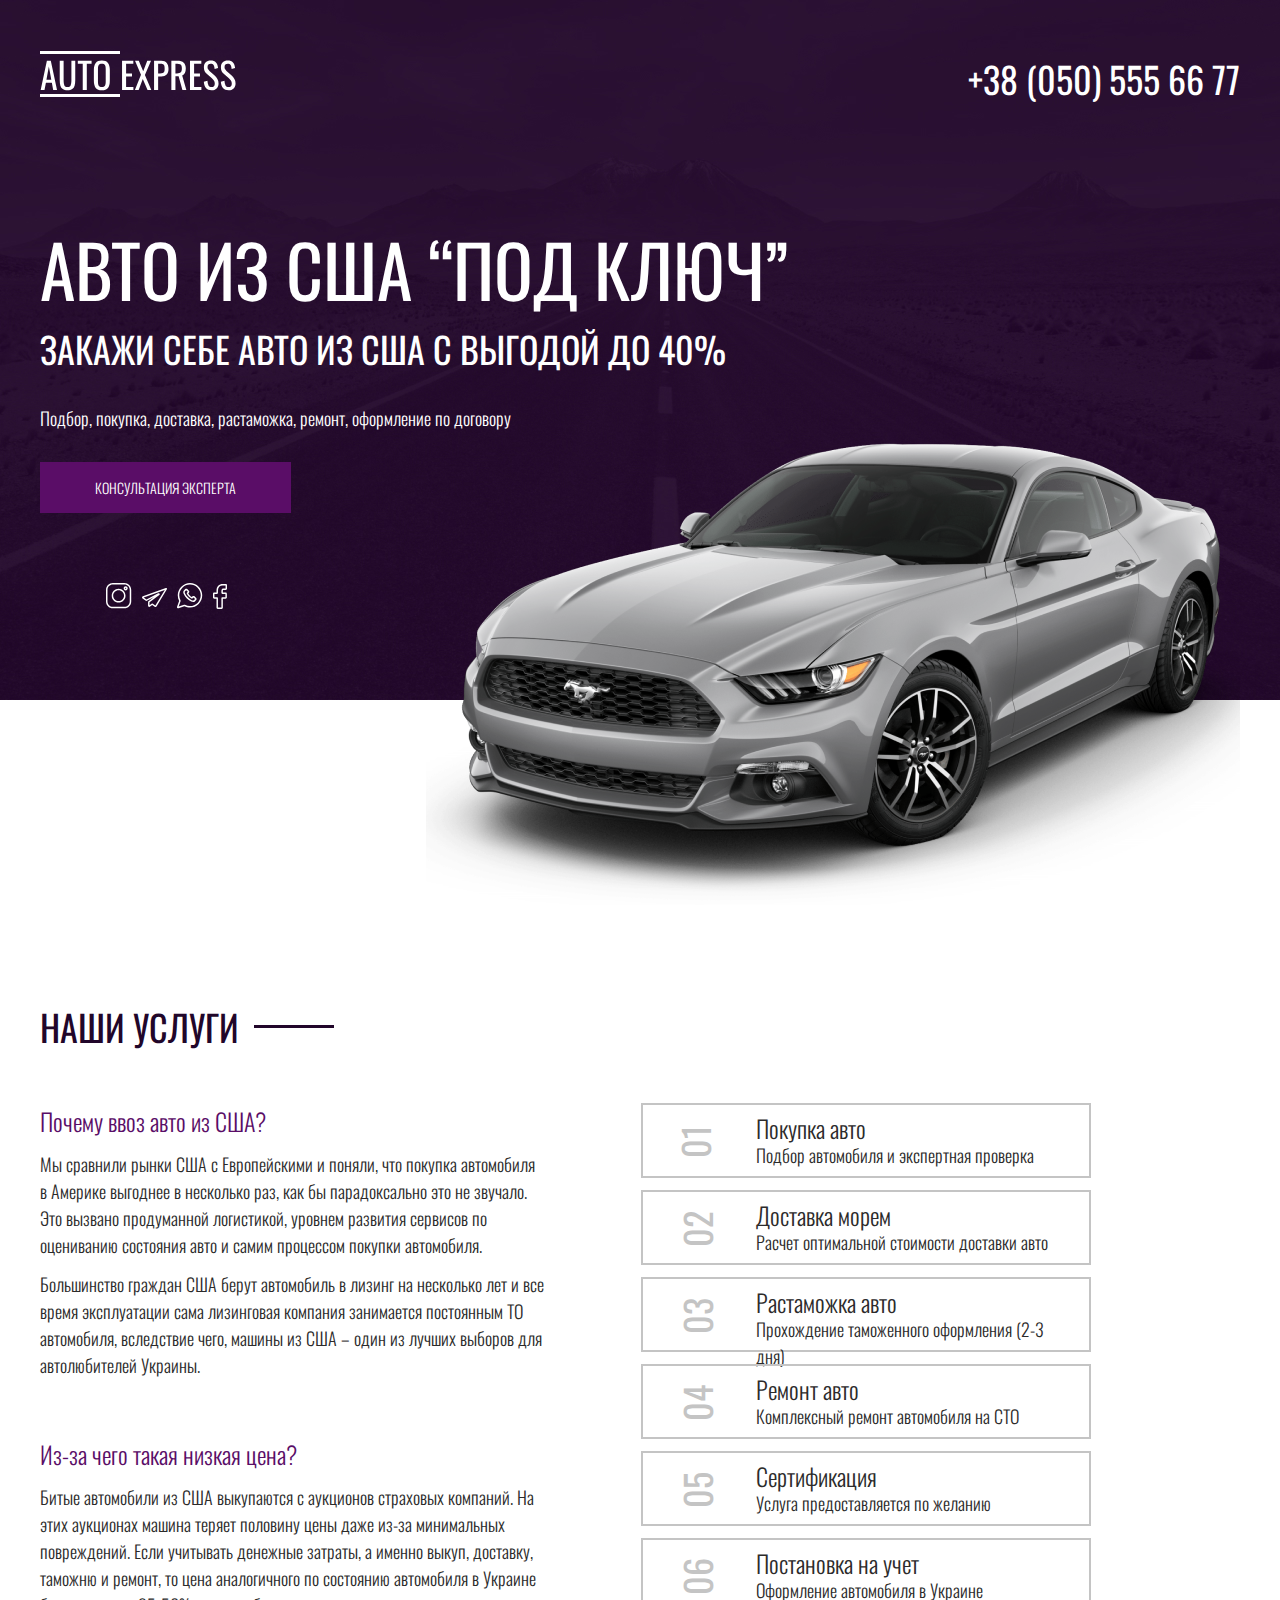
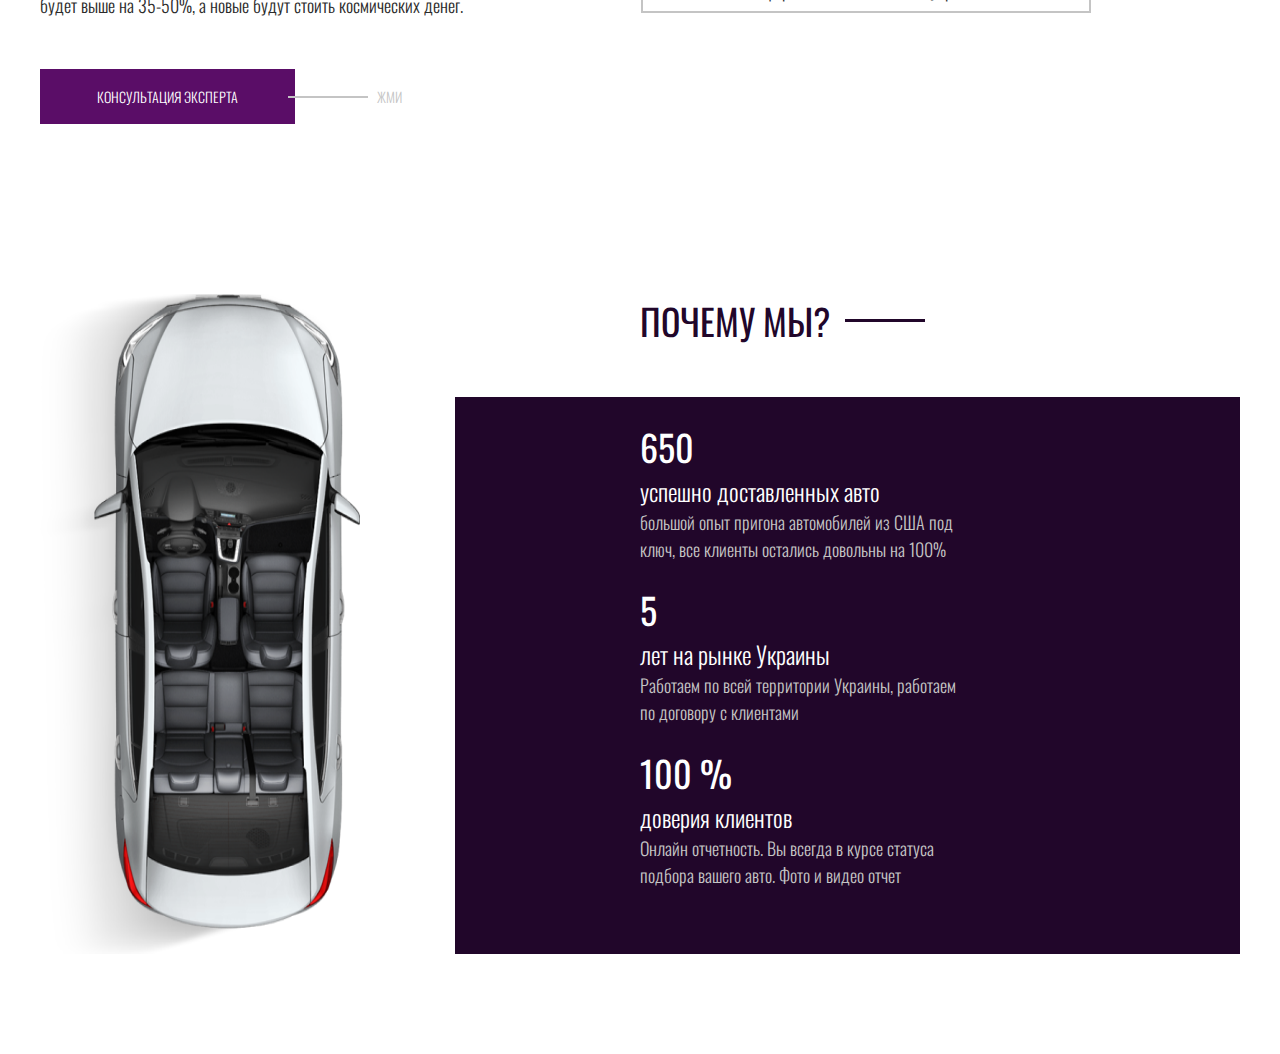
==== auto-usa/index.html @ 3fd9d811 "docs: finished Benefits section" ====
<!DOCTYPE html>
<html lang="ru">
<head>
    <meta charset="UTF-8">
    <meta http-equiv="X-UA-Compatible" content="IE=edge">
    <meta name="viewport" content="width=device-width, initial-scale=1.0">
    <title>Авто из США "под ключ | Auto Express"</title>

    <link rel="preconnect" href="https://fonts.googleapis.com">
    <link rel="preconnect" href="https://fonts.gstatic.com" crossorigin>
    <link href="https://fonts.googleapis.com/css2?family=Oswald:wght@300;400&family=PT+Serif:wght@400;700&family=Roboto:wght@400;500&display=swap" rel="stylesheet">
    <link rel="stylesheet" href="./css/style.css">
</head>
<body>
    <header class="header">
        <div class="container">
            <div class="header__top">
                <a class="header__link logo" href="#">
                    <img src="./img/logo.svg" alt="logo" class="logo__img">
                </a>
                <a class="header__link phone"  href="tel:+380505556677">+38 (050) 555 66 77</a>
            </div>

            <div class="header__content">
                <h1 class="header__title">авто из сша “под ключ”</h1>
                <h2 class="header__subtitle">ЗАКАЖИ СЕБЕ АВТО ИЗ США С ВЫГОДОЙ ДО 40%</h2>
                <p class="header__text">Подбор, покупка, доставка, растаможка, ремонт, оформление по договору</p>
                <a class="btn" href="#">КОНСУЛЬТАЦИЯ ЭКСПЕРТА</a>
                <div class="header__social">
                    <a href="" class="header__social-link">
                        <img class="header__social-img" src="./img/icon/instagram.svg" alt="insta">
                    </a>
                    <a href="" class="header__social-link">
                        <img class="header__social-img" src="./img/icon/telegram.svg" alt="tg">
                    </a>
                    <a href="" class="header__social-link">
                        <img class="header__social-img" src="./img/icon/whatsapp.svg" alt="whats">
                    </a>
                    <a href="" class="header__social-link">
                        <img class="header__social-img" src="./img/icon/facebook.svg" alt="fb">
                    </a>
                </div>
                <img class="header__image" src="./img/ford-mustang.png" alt="ford-mustang">
            </div>
        </div>
    </header>
    <main>
        <section class="services">
            <div class="container">
                <h2 class="title">Наши услуги</h2>
                <div class="services__inner">
                    <div class="services__content">
                        <div class="services__content-box">
                            <h6 class="services__content-title">Почему ввоз авто из США?</h6>
                            <div class="services__content-textbox">
                                <p class="services__content-text">Мы сравнили рынки США с Европейскими и поняли, что покупка автомобиля в Америке выгоднее в несколько раз, как бы парадоксально это не звучало. Это вызвано продуманной логистикой, уровнем развития сервисов по оцениванию состояния авто и самим процессом покупки автомобиля.</p>
                                <p class="services__content-text">Большинство граждан США берут автомобиль в лизинг на несколько лет и все время эксплуатации сама лизинговая компания занимается постоянным ТО автомобиля, вследствие чего, машины из США – один из лучших выборов для автолюбителей Украины.</p>
                            </div>
                        </div>
                        <div class="services__content-box">
                            <h6 class="services__content-title">Из-за чего такая низкая цена?</h6>
                            <div class="services__content-textbox">
                                <p class="services__content-text">Битые автомобили из США выкупаются с аукционов страховых компаний. На этих аукционах машина теряет половину цены даже из-за минимальных повреждений. Если учитывать денежные затраты, а именно выкуп, доставку, таможню и ремонт, то цена аналогичного по состоянию автомобиля в Украине будет выше на 35-50%, а новые будут стоить космических денег.</p>
                            </div>
                        </div>
                        <a class="btn btn--decor" href="#">КОНСУЛЬТАЦИЯ ЭКСПЕРТА</a>
                    </div>
                    <ol class="services__list">
                        <li class="services__item">
                            <p class="services__item-title">Покупка авто</p>
                            <p class="services__item-text">Подбор автомобиля и экспертная проверка</p>
                        </li>
                        <li class="services__item">
                            <p class="services__item-title">Доставка морем</p>
                            <p class="services__item-text">Расчет оптимальной стоимости доставки авто</p>
                        </li>
                        <li class="services__item">
                            <p class="services__item-title">Растаможка авто</p>
                            <p class="services__item-text">Прохождение таможенного оформления (2-3 дня)</p>
                        </li>
                        <li class="services__item">
                            <p class="services__item-title">Ремонт авто</p>
                            <p class="services__item-text">Комплексный ремонт автомобиля на  СТО</p>
                        </li>
                        <li class="services__item">
                            <p class="services__item-title">Сертификация</p>
                            <p class="services__item-text">Услуга предоставляется по желанию</p>
                        </li>
                        <li class="services__item">
                            <p class="services__item-title">Постановка на учет</p>
                            <p class="services__item-text">Оформление автомобиля в Украине</p>
                        </li>
                    </ol>
                </div>
            </div>
        </section>

        <section class="benefits">
            <div class="container">
                <div class="benefits__inner">
                    <img class="benefits__img" src="./img/interior.png" alt="car">
                    <div class="benefits__content">
                        <h2 class="title benefits-title">ПОЧЕМУ МЫ?</h2>
                        <ul class="benefits__list">
                            <li class="benefits__item">
                                <p class="benefits__item-num">650</p>
                                <p class="benefits__item-title">успешно доставленных авто</p>
                                <p class="benefits__item-text">большой опыт пригона автомобилей из США под ключ, все клиенты остались довольны на 100%</p>
                            </li>
                            <li class="benefits__item">
                                <p class="benefits__item-num">5</p>
                                <p class="benefits__item-title">лет на рынке Украины</p>
                                <p class="benefits__item-text">Работаем по всей территории Украины, работаем по договору с клиентами</p>
                            </li>
                            <li class="benefits__item">
                                <p class="benefits__item-num">100 %</p>
                                <p class="benefits__item-title">доверия клиентов</p>
                                <p class="benefits__item-text">Онлайн отчетность. Вы всегда в курсе статуса подбора вашего авто. Фото и видео отчет</p>
                            </li>
                        </ul>
                    </div>
                </div>
            </div>
        </section>
    </main>
</body>
</html>
---- auto-usa/css/style.css ----
html,
body,
div,
span,
applet,
object,
iframe,
h1,
h2,
h3,
h4,
h5,
h6,
p,
blockquote,
pre,
a,
abbr,
acronym,
address,
big,
cite,
code,
del,
dfn,
em,
img,
ins,
kbd,
q,
s,
samp,
small,
strike,
strong,
sub,
sup,
tt,
var,
b,
u,
i,
center,
dl,
dt,
dd,
ol,
ul,
li,
fieldset,
form,
label,
legend,
table,
caption,
tbody,
tfoot,
thead,
tr,
th,
td,
article,
aside,
canvas,
details,
embed,
figure,
figcaption,
footer,
header,
hgroup,
menu,
nav,
output,
ruby,
section,
summary,
time,
mark,
audio,
video {
    margin: 0;
    padding: 0;
    border: 0;
    font-size: 100%;
    font: inherit;
    vertical-align: baseline;
}

/* HTML5 display-role reset for older browsers */
article,
aside,
details,
figcaption,
figure,
footer,
header,
hgroup,
menu,
nav,
section {
    display: block;
}

body {
    line-height: 1;
}

ol,
ul {
    list-style: none;
}

blockquote,
q {
    quotes: none;
}

blockquote:before,
blockquote:after,
q:before,
q:after {
    content: '';
    content: none;
}

table {
    border-collapse: collapse;
    border-spacing: 0;
}












*,
*::after,
*::before {
    box-sizing: border-box;
}

body {
    font-family: 'Oswald', sans-serif;
    font-style: normal;
    font-weight: 300;
    font-size: 18px;
    line-height: 27px;
    color: #2C2B2B;
}

a {
    text-decoration: none;
    color: inherit;
    display: inline-block;
}

.container {
    max-width: 1220px;
    margin: 0 auto;
    padding: 0 10px;
}

.header {
    background: url(../img/header-bg.jpg) center center no-repeat;
    background-size: cover;
    min-height: 700px;
    color: white;
}

.header__top {
    padding: 47px 0 45px;
    display: flex;
    justify-content: space-between;
    align-items: center;
    font-size: 36px;
    font-weight: 400;
    line-height: 53px;
}

.header__content {
    position: relative;
}

.header__title {
    padding-top: 60px;
    font-weight: 400;
    font-size: 72px;
    line-height: 107px;
    text-transform: uppercase;
}

.header__subtitle {
    font-weight: 400;
    font-size: 36px;
    line-height: 53px;
}

.header__text {
    margin-top: 30px;
    margin-bottom: 30px;
    max-width: 800px;
}

.btn {
    font-size: 14px;
    line-height: 21px;
    text-transform: uppercase;

    background: #5A0D67;
    padding: 15px 55px;
    margin-bottom: 70px;
    transition: all .5s;
}

.btn:hover {
    background-color: #fff;
    color: #5A0D67;
}

.header__social {
    margin-left: 66px;
    display: flex;
    align-items: center;
    gap: 10px;
    margin-bottom: 20px;
    z-index: 10;
}

.header__image {
    position: absolute;
    right: 0;
    bottom: -290px;
}



/* ----------------------------- */




.services {
    padding-top: 300px;
}

.title {
    font-weight: 400;
    font-size: 36px;
    line-height: 53px;
    text-transform: uppercase;
    color: #21062A;
    margin-bottom: 50px;
    position: relative;
}

.title::after {
    content: '';
    width: 80px;
    height: 3px;
    background-color: #21062A;
    position: absolute;
    top: 25px;
    margin-left: 15px;
}

.services__inner {
    display: flex;
    gap: 96px;
    margin-bottom: 100px;
}

.services__content {
    width: 505px;
}

.services__content-title {
    font-size: 24px;
    line-height: 36px;
    color: #5A0D67;
    margin-bottom: 12px;
}

.services__content-textbox {
    margin-bottom: 57px;
}

.services__content-text {
    margin-bottom: 12px;
}

.btn--decor {
    margin-top: -7px;
    color: #fff;
    border: 2px solid #5A0D67;
    position: relative;
}

.btn--decor::after {
    position: absolute;
    content: 'ЖМИ';
    font-size: 14px;
    line-height: 21px;
    text-transform: uppercase;
    color: #C4C4C4;
    margin-left: 139px;
}

.btn--decor::before {
    position: absolute;
    content: '';
    width: 80px;
    height: 2px;
    top: 25px;
    right: -75px;
    background-color: #C4C4C4;
}

.services__list {
    counter-reset: myCounter;
}

.services__item {
    counter-increment: myCounter;
    margin-bottom: 12px;
    width: 450px;
    height: 75px;
    padding: 10px 15px 10px 113px;
    border: 2px solid #C4C4C4;
    position: relative;
    transition: all 0.5s;
}

.services__item:hover {
    width: 500px;
    border: 2px solid #5A0D67;
}

.services__item:hover .services__item-title,
.services__item:hover::before {
    color: #5A0D67;
}

.services__item::before {
    content: '0'counter(myCounter);
    position: absolute;
    transform: rotate(270deg);

    font-weight: 400;
    font-size: 36px;
    line-height: 53px;
    color: #C4C4C4;
    left: 35px;
    transition: all 0.5s;
}

.services__item-title {
    font-size: 24px;
    font-weight: 300;
}




/* ----------------------------- */





.benefits {
    margin-bottom: 100px;
}

.benefits__inner {
    display: flex;
    gap: 95px;
}

.benefits__content {
    width: 100%;
}

.benefits-title {
    margin-left: 185px;
}

.benefits__list {
    background-color: #21062A;
    color: #fff;
    padding-top: 23px;
    padding-bottom: 45px;
}

.benefits__item {
    margin-left: 185px;
    margin-bottom: 20px;
}

.benefits__item-num {
    font-weight: 400;
    font-size: 36px;
    line-height: 53px;
}

.benefits__item-title {
    font-weight: 300;
    font-size: 24px;
    line-height: 36px;
}

.benefits__item-text {
    max-width: 316px;
    color: #C4C4C4;
}





/* ----------------------------- */
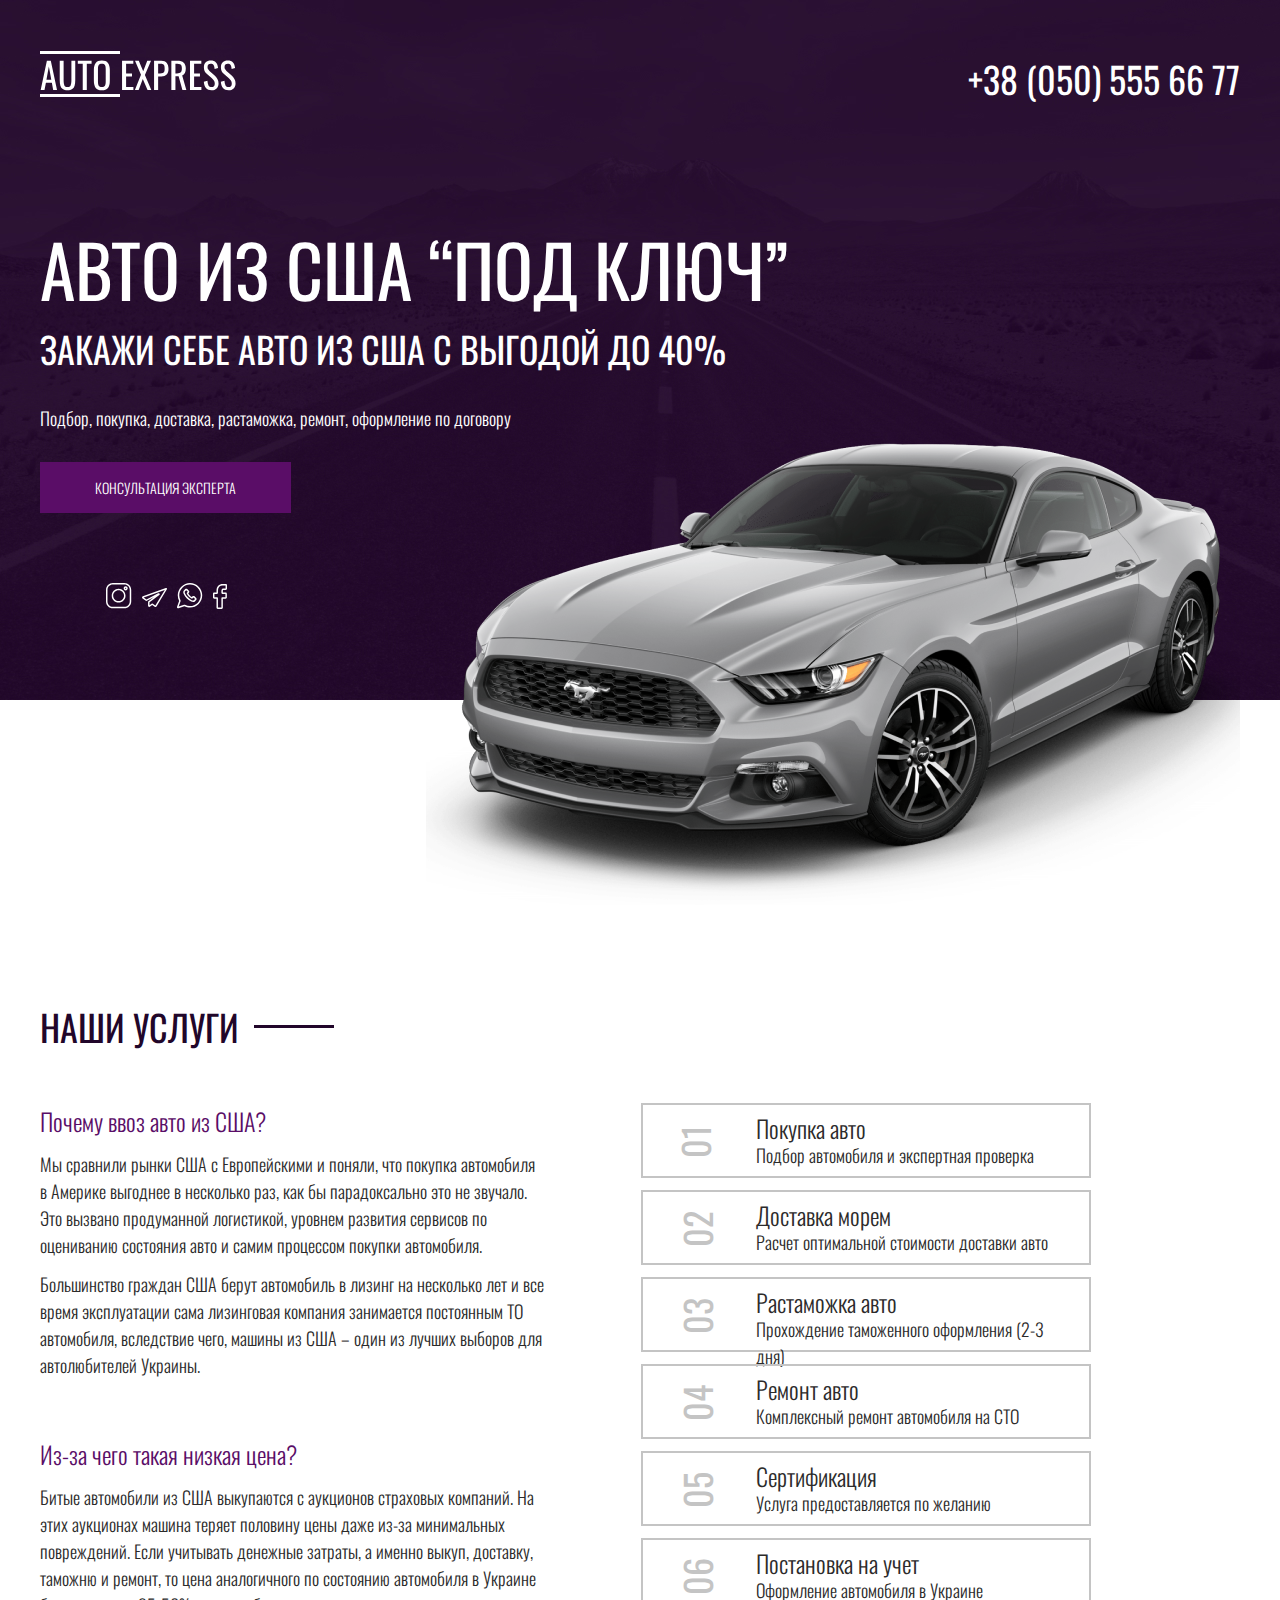
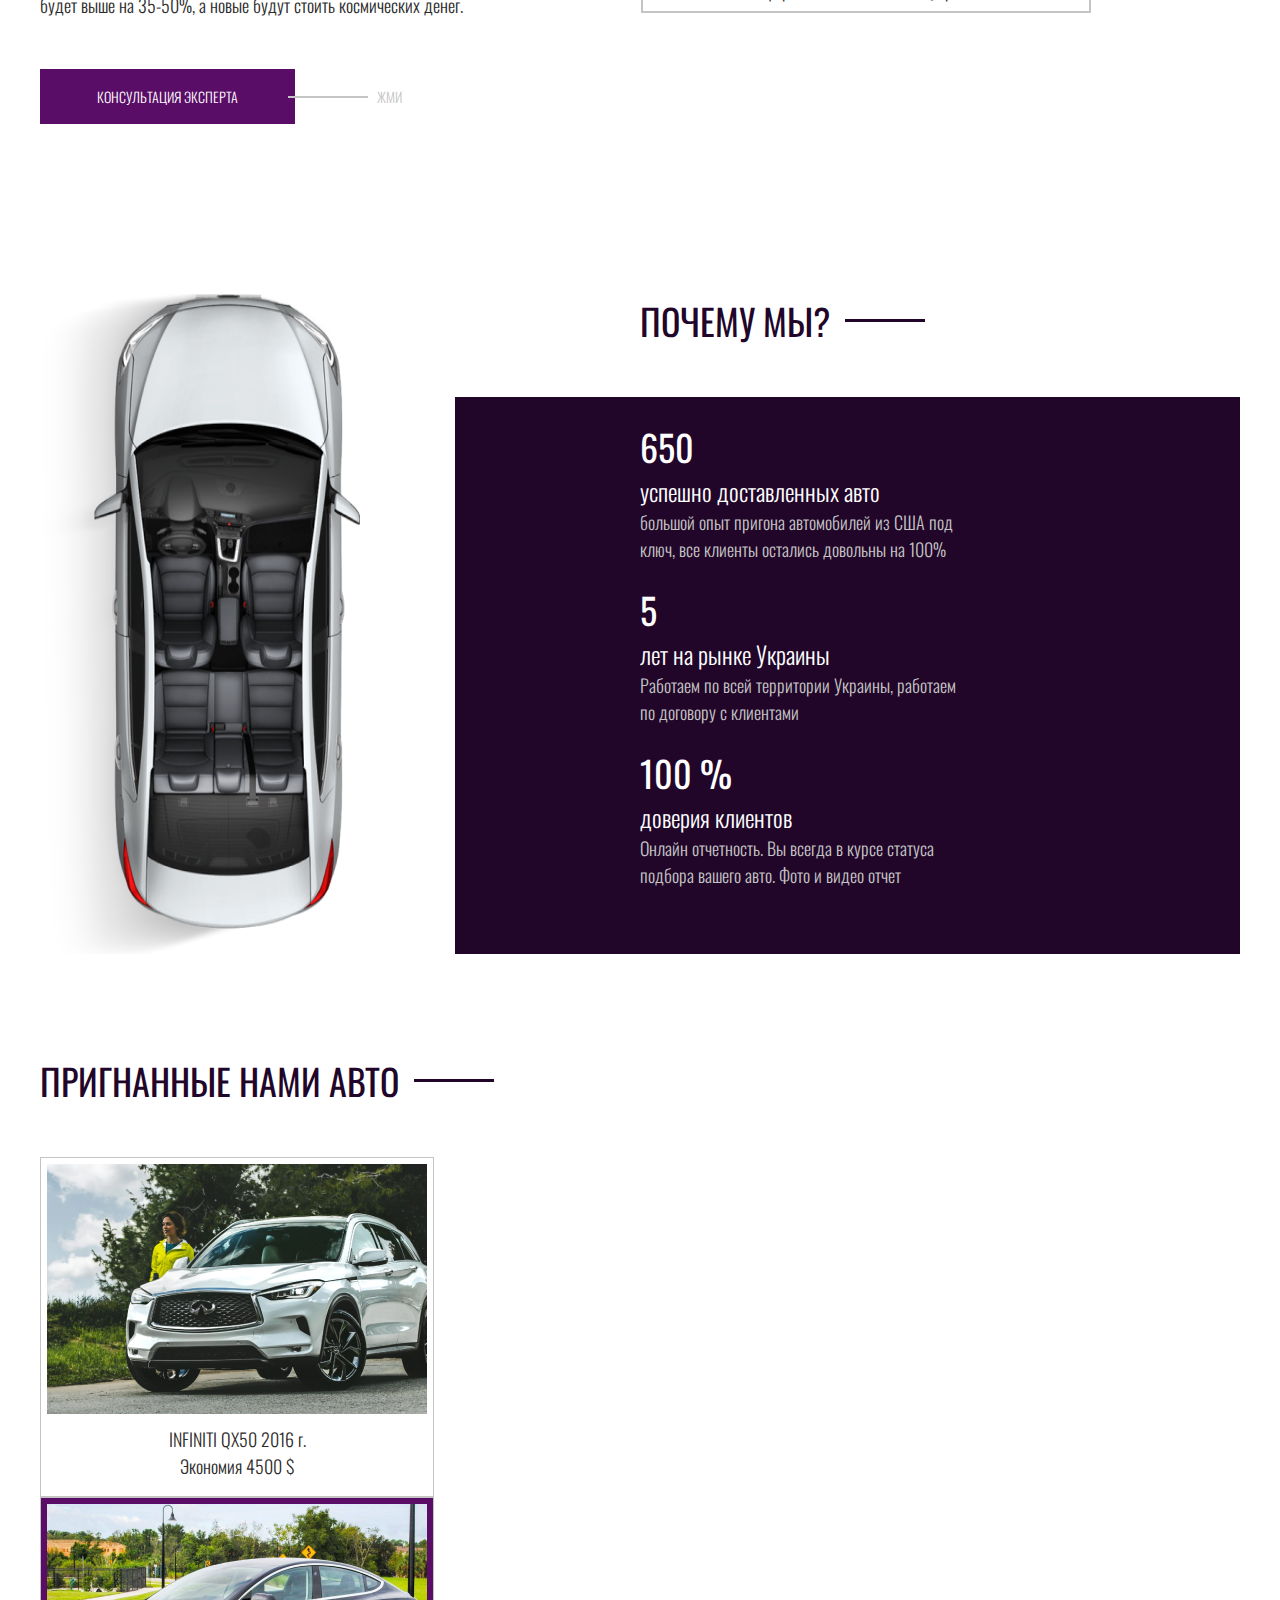
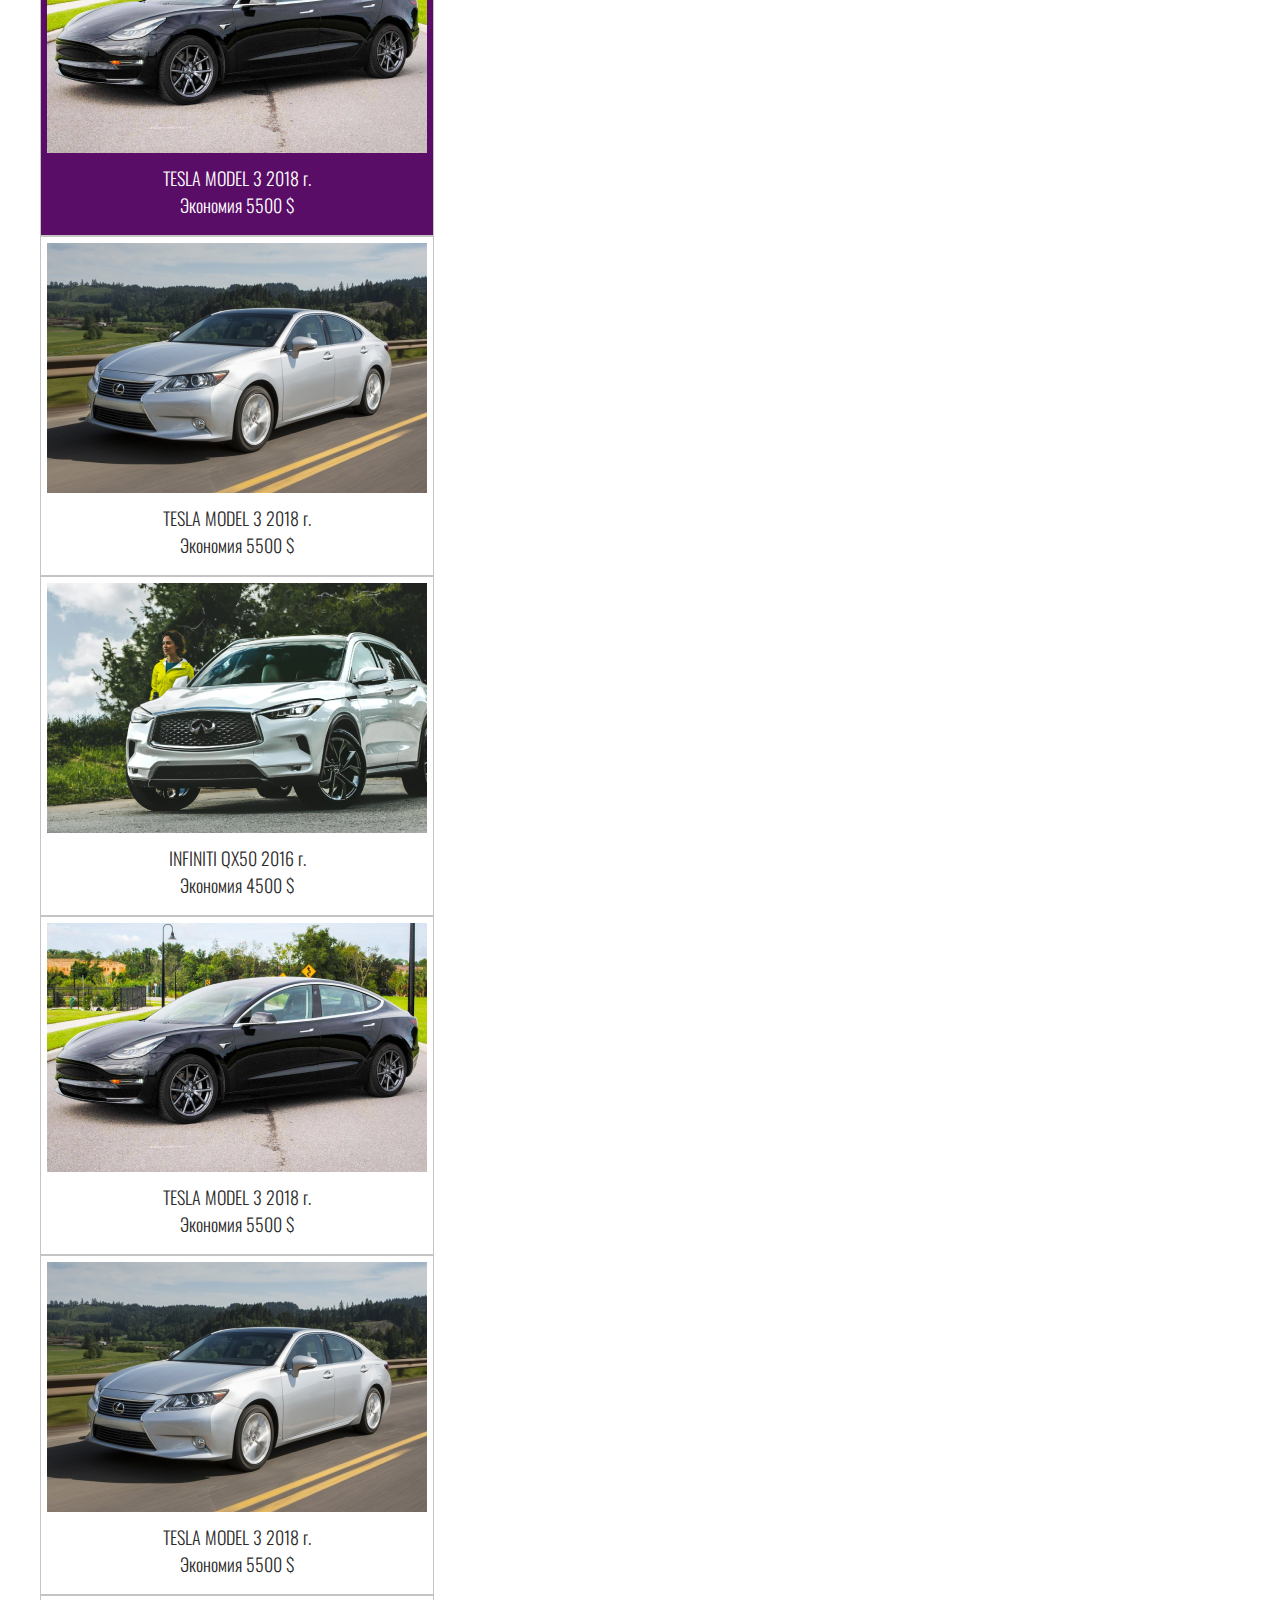
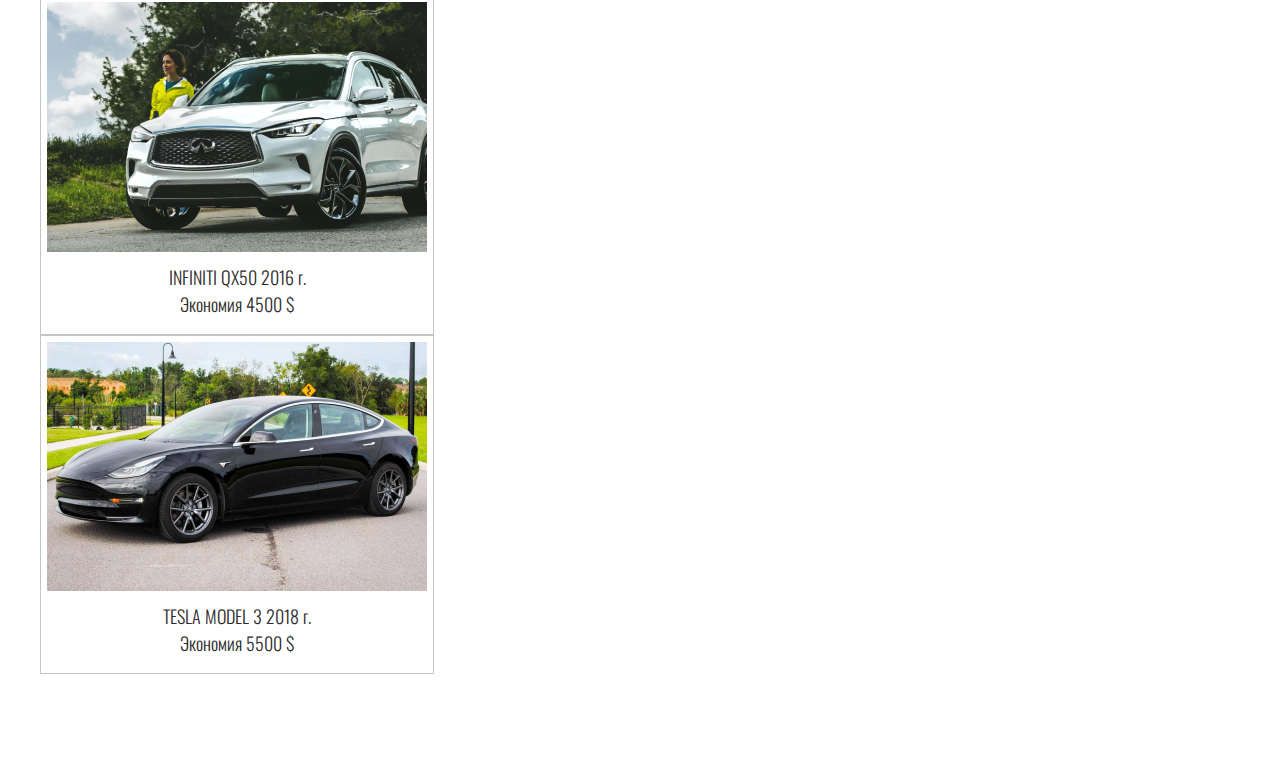
==== commit e15ec3f4: "docs: start working with slider" ====
--- a/auto-usa/index.html
+++ b/auto-usa/index.html
@@ -122,6 +122,89 @@
                 </div>
             </div>
         </section>
+
+        <section class="carousel">
+            <div class="container">
+                <h2 class="title">ПРИГНАННЫЕ НАМИ АВТО</h2>
+
+                <div class="carousel__inner">
+                    <div class="carousel__item" id="auto-8">
+                        <div class="carousel__item-box">
+                            <img class="carousel__item-img" src="./img/carousel/1.jpg" alt="auto-1">
+                            <h4 class="carousel__item-titl">INFINITI QX50 2016 г.</h4>
+                            <p class="carousel__item-price">Экономия 4500 $</p>
+                        </div>
+                    </div>
+
+                    <div class="carousel__item active" id="auto-1">
+                        <div class="carousel__item-box">
+                            <img class="carousel__item-img" src="./img/carousel/2.jpg" alt="auto-2">
+                            <h4 class="carousel__item-titl"> TESLA MODEL 3 2018 г.</h4>
+                            <p class="carousel__item-price">Экономия 5500 $</p>
+                        </div>
+                    </div>
+
+                    <div class="carousel__item" id="auto-2">
+                        <div class="carousel__item-box">
+                            <img class="carousel__item-img" src="./img/carousel/3.jpg" alt="auto-3">
+                            <h4 class="carousel__item-titl"> TESLA MODEL 3 2018 г.</h4>
+                            <p class="carousel__item-price">Экономия 5500 $</p>
+                        </div>
+                    </div>
+
+                    <div class="carousel__item" id="auto-3">
+                        <div class="carousel__item-box">
+                            <img class="carousel__item-img" src="./img/carousel/1.jpg" alt="auto-1">
+                            <h4 class="carousel__item-titl">INFINITI QX50 2016 г.</h4>
+                            <p class="carousel__item-price">Экономия 4500 $</p>
+                        </div>
+                    </div>
+
+                    <div class="carousel__item" id="auto-4">
+                        <div class="carousel__item-box">
+                            <img class="carousel__item-img" src="./img/carousel/2.jpg" alt="auto-2">
+                            <h4 class="carousel__item-titl"> TESLA MODEL 3 2018 г.</h4>
+                            <p class="carousel__item-price">Экономия 5500 $</p>
+                        </div>
+                    </div>
+
+                    <div class="carousel__item" id="auto-5">
+                        <div class="carousel__item-box">
+                            <img class="carousel__item-img" src="./img/carousel/3.jpg" alt="auto-3">
+                            <h4 class="carousel__item-titl"> TESLA MODEL 3 2018 г.</h4>
+                            <p class="carousel__item-price">Экономия 5500 $</p>
+                        </div>
+                    </div>
+
+                    <div class="carousel__item" id="auto-6">
+                        <div class="carousel__item-box">
+                            <img class="carousel__item-img" src="./img/carousel/1.jpg" alt="auto-1">
+                            <h4 class="carousel__item-titl">INFINITI QX50 2016 г.</h4>
+                            <p class="carousel__item-price">Экономия 4500 $</p>
+                        </div>
+                    </div>
+
+                    <div class="carousel__item" id="auto-7">
+                        <div class="carousel__item-box">
+                            <img class="carousel__item-img" src="./img/carousel/2.jpg" alt="auto-2">
+                            <h4 class="carousel__item-titl"> TESLA MODEL 3 2018 г.</h4>
+                            <p class="carousel__item-price">Экономия 5500 $</p>
+                        </div>
+                    </div>
+
+                </div>
+
+                <!-- <div class="carousel__controls">
+                    <button class="carousel__dots active-dot" id="dot-1"></button>
+                    <button class="carousel__dots" id="dot-2"></button>
+                    <button class="carousel__dots" id="dot-3"></button>
+                    <button class="carousel__dots" id="dot-4"></button>
+                    <button class="carousel__dots" id="dot-5"></button>
+                    <button class="carousel__dots" id="dot-6"></button>
+                </div> -->
+            </div>
+        </section>
     </main>
+<script src="./js/script.js"></script>
 </body>
 </html>--- a/auto-usa/css/style.css
+++ b/auto-usa/css/style.css
@@ -348,7 +348,7 @@
 }
 
 .services__item::before {
-    content: '0'counter(myCounter);
+    content: '0' counter(myCounter);
     position: absolute;
     transform: rotate(270deg);
 
@@ -429,3 +429,45 @@
 
 
 
+.carousel {
+    margin-bottom: 100px;
+}
+
+/* .carousel__inner {
+    overflow-x: hidden;
+    display: flex;
+    gap: 9px;
+} */
+
+.carousel__item {
+    border: 1px solid #C4C4C4;
+    text-align: center;
+    width: fit-content;
+    padding-bottom: 16px;
+}
+
+.active {
+    background-color: #5A0D67;
+    color: #fff;
+}
+
+.carousel__item-img {
+    padding: 6px;
+}
+
+/* .carousel__controls {
+    text-align: center;
+}
+
+.carousel__dots {
+    border-radius: 0;
+    border: none;
+    width: 50px;
+    height: 5px;
+    margin: 0 7px;
+    cursor: pointer;
+}
+
+.active-dot {
+    background-color: #5A0D67;
+} */
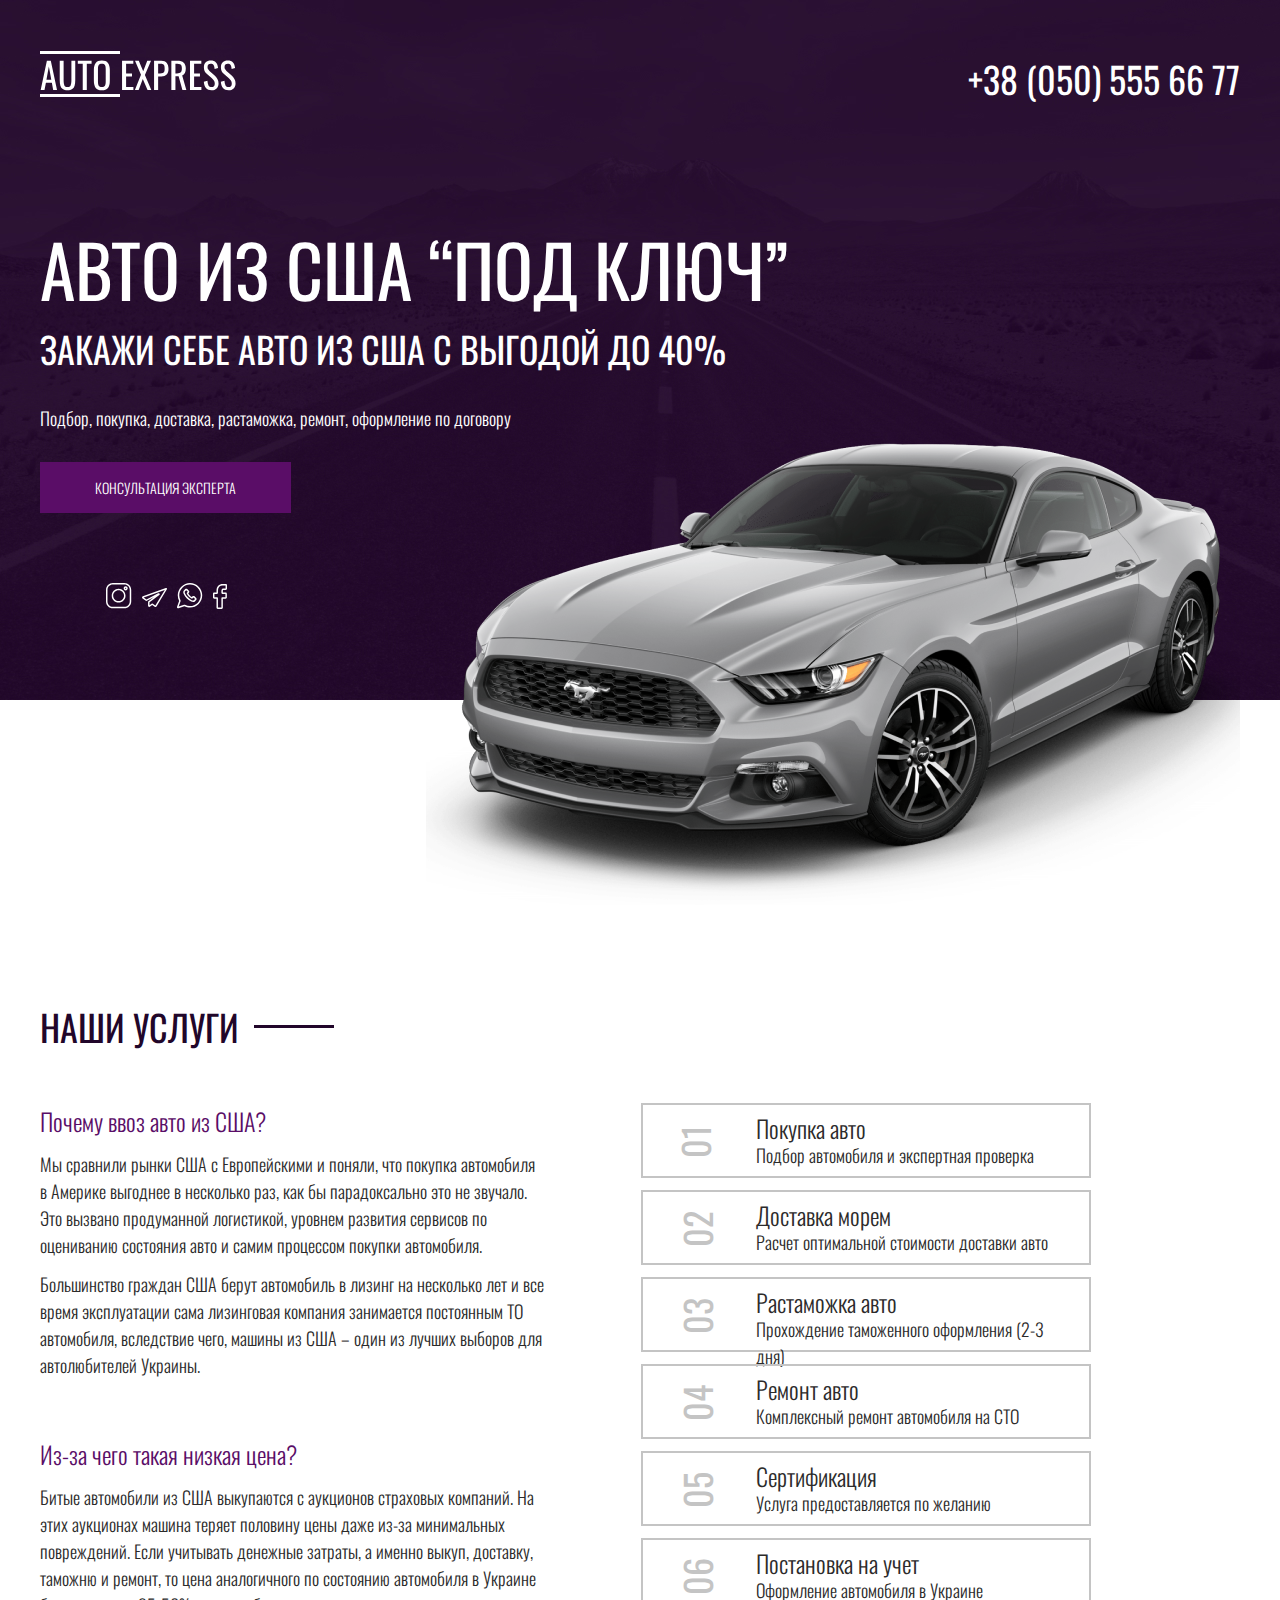
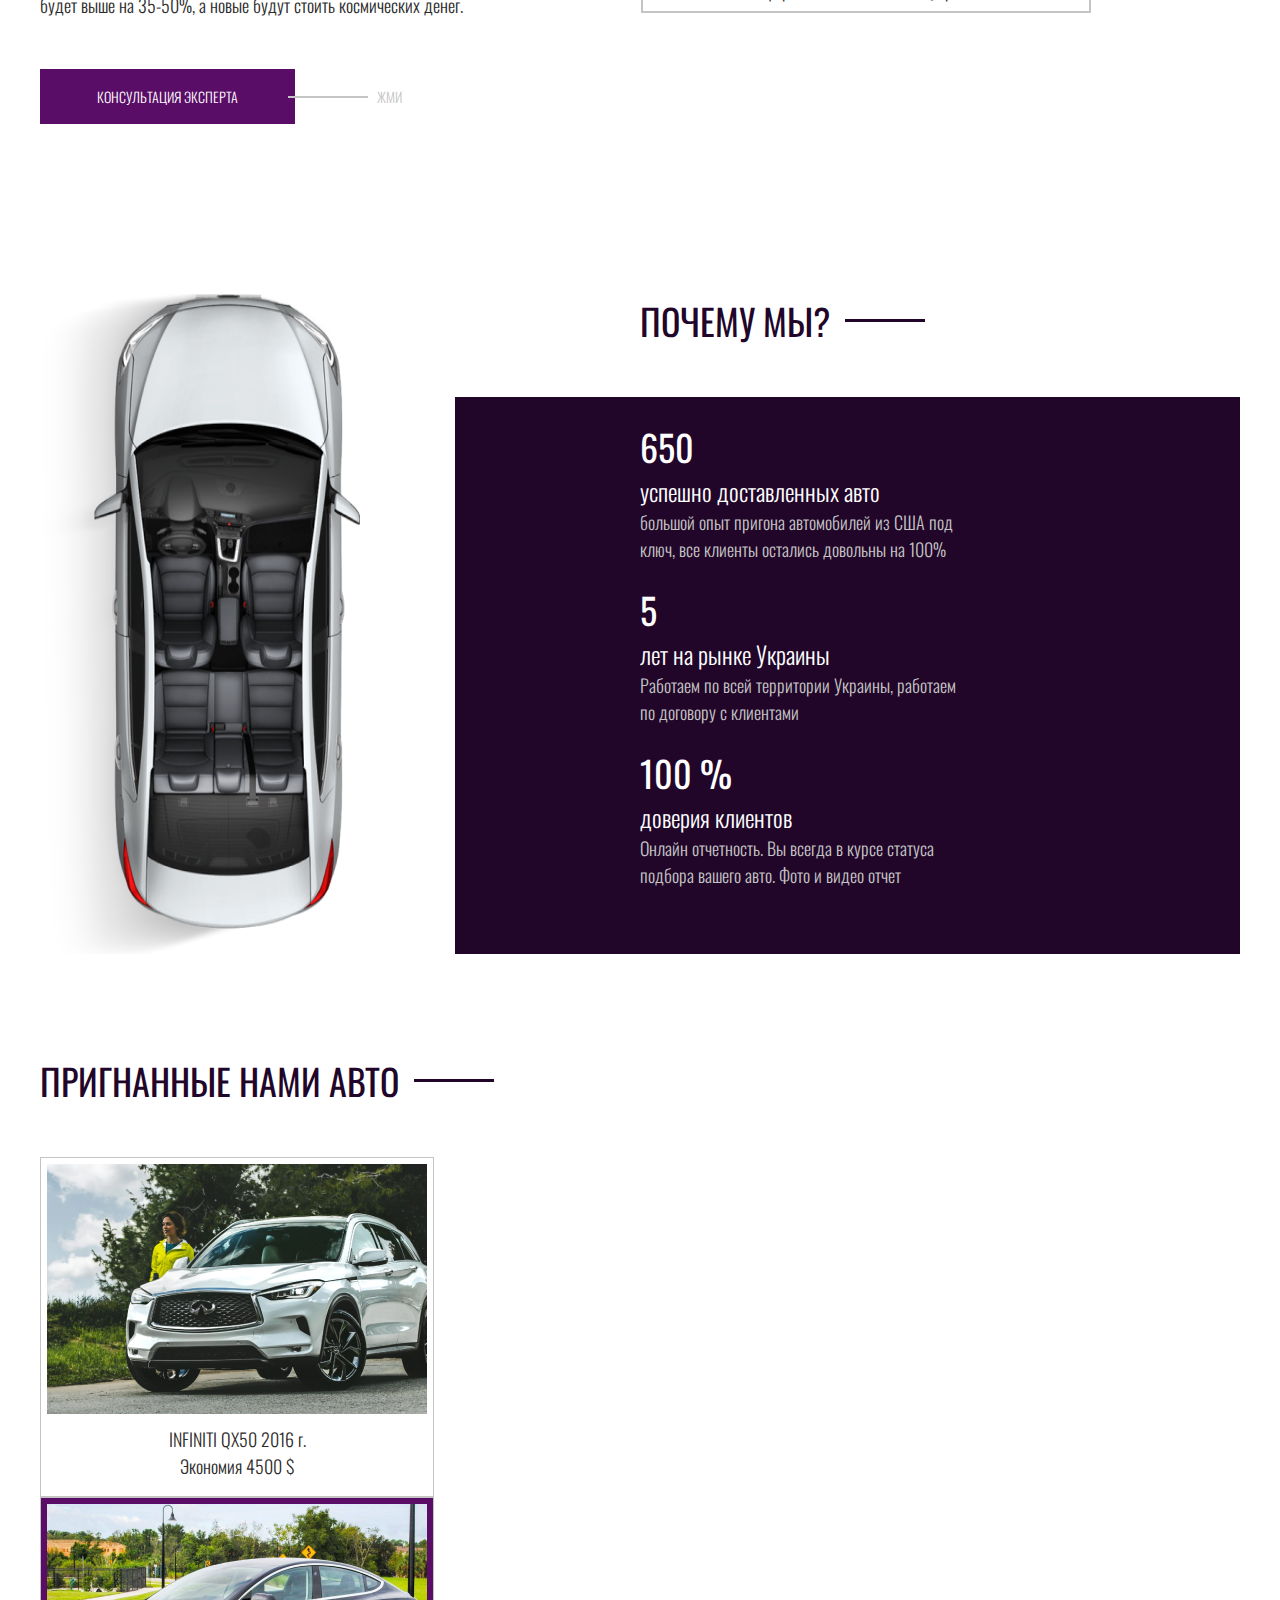
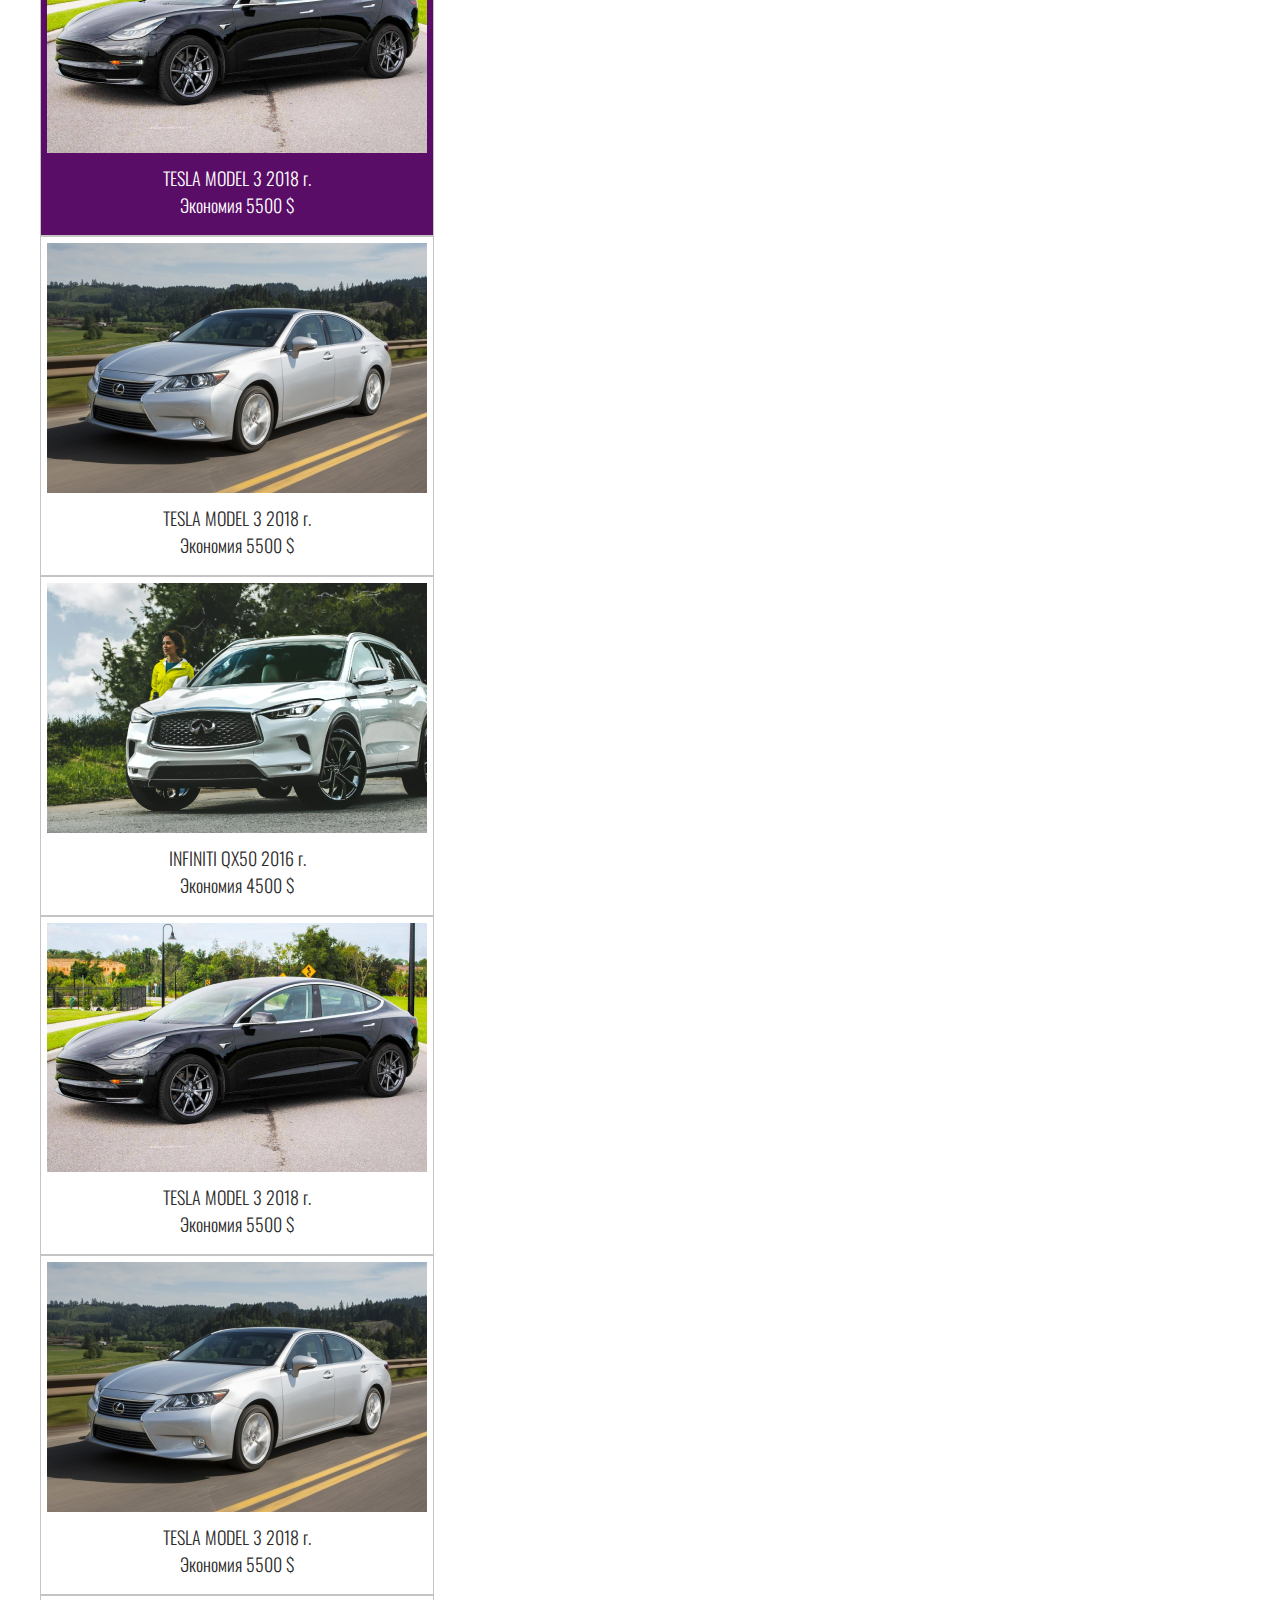
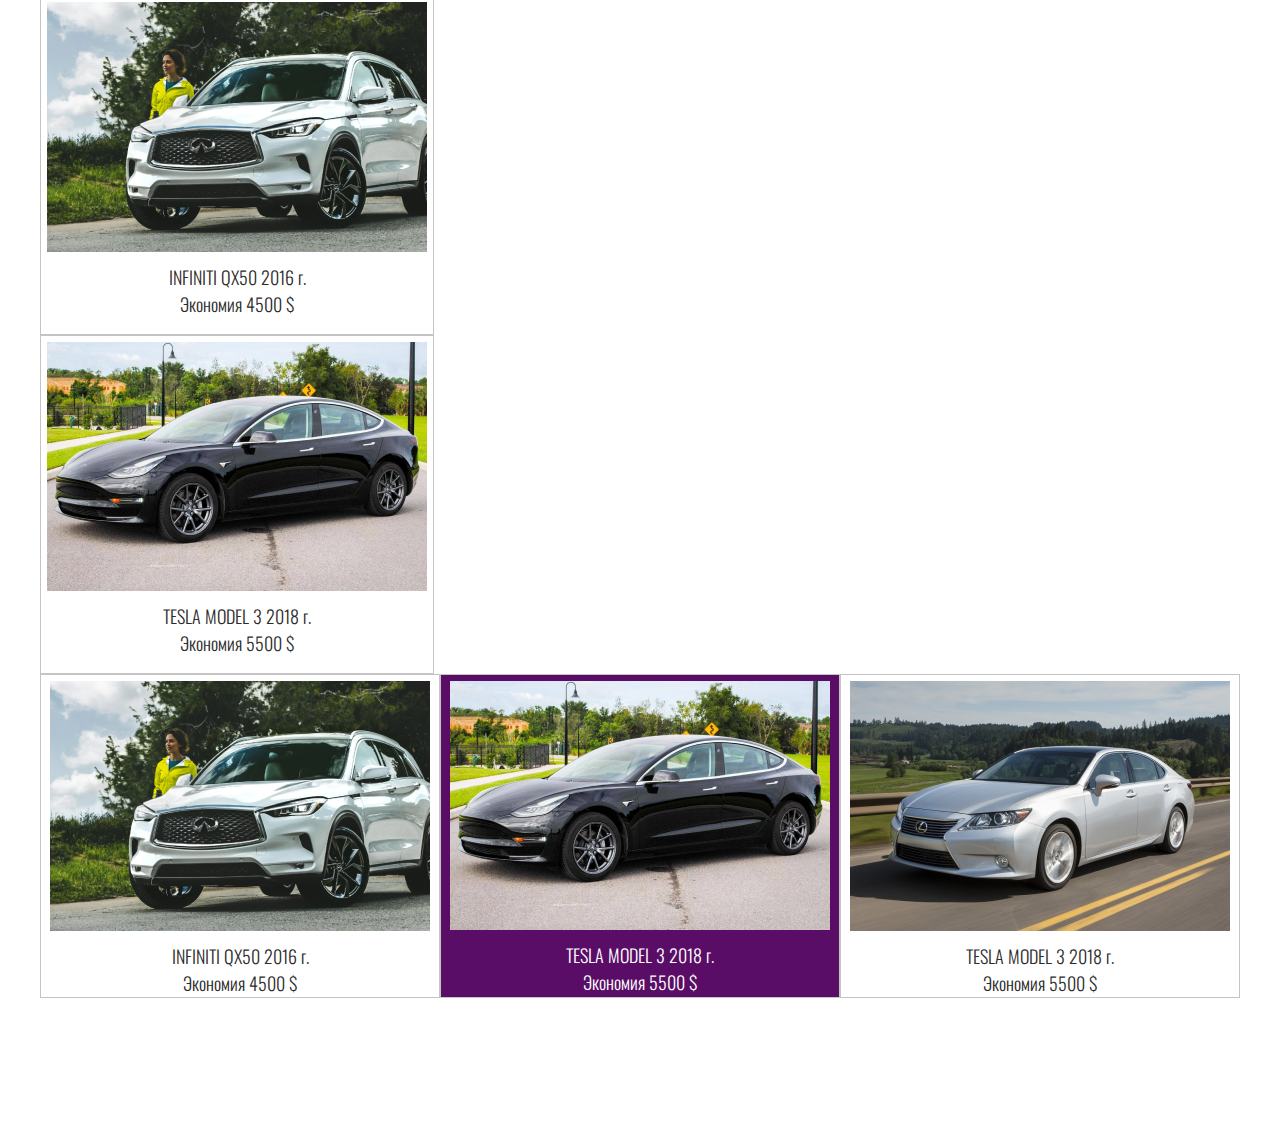
==== commit d4ab4707: "docs: released slider functionality" ====
--- a/auto-usa/index.html
+++ b/auto-usa/index.html
@@ -9,6 +9,11 @@
     <link rel="preconnect" href="https://fonts.googleapis.com">
     <link rel="preconnect" href="https://fonts.gstatic.com" crossorigin>
     <link href="https://fonts.googleapis.com/css2?family=Oswald:wght@300;400&family=PT+Serif:wght@400;700&family=Roboto:wght@400;500&display=swap" rel="stylesheet">
+
+    <link rel="stylesheet" href="./css/chief-slider.css">
+    <script defer src="./js/chief-slider.js"></script>
+    <script src="./js/script.js"></script>
+
     <link rel="stylesheet" href="./css/style.css">
 </head>
 <body>
@@ -202,9 +207,57 @@
                     <button class="carousel__dots" id="dot-5"></button>
                     <button class="carousel__dots" id="dot-6"></button>
                 </div> -->
+
+                <div class="slider">
+                    <div class="slider__wrapper">
+                      <div class="slider__items">
+                        <div class="slider__item">
+                          <!-- Контент 1 слайда -->
+                            <img class="carousel__item-img" src="./img/carousel/1.jpg" alt="auto-1">
+                            <h4 class="carousel__item-titl">INFINITI QX50 2016 г.</h4>
+                            <p class="carousel__item-price">Экономия 4500 $</p>
+                        </div>
+                        <div class="slider__item">
+                          <!-- Контент 2 слайда -->
+                            <img class="carousel__item-img" src="./img/carousel/2.jpg" alt="auto-2">
+                            <h4 class="carousel__item-titl"> TESLA MODEL 3 2018 г.</h4>
+                            <p class="carousel__item-price">Экономия 5500 $</p>
+                        </div>
+                        <div class="slider__item">
+                          <!-- Контент 3 слайда -->
+                            <img class="carousel__item-img" src="./img/carousel/3.jpg" alt="auto-3">
+                            <h4 class="carousel__item-titl"> TESLA MODEL 3 2018 г.</h4>
+                            <p class="carousel__item-price">Экономия 5500 $</p>
+                        </div>
+                        <div class="slider__item">
+                          <!-- Контент 4 слайда -->
+                            <img class="carousel__item-img" src="./img/carousel/1.jpg" alt="auto-1">
+                            <h4 class="carousel__item-titl">INFINITI QX50 2016 г.</h4>
+                            <p class="carousel__item-price">Экономия 4500 $</p>
+                        </div>
+                        <div class="slider__item">
+                          <!-- Контент 5 слайда -->
+                            <img class="carousel__item-img" src="./img/carousel/2.jpg" alt="auto-2">
+                            <h4 class="carousel__item-titl"> TESLA MODEL 3 2018 г.</h4>
+                            <p class="carousel__item-price">Экономия 5500 $</p>
+                        </div>
+                      </div>
+                    </div>
+                    <a href="#" class="slider__control_hide" data-slide="prev"></a>
+                    <a href="#" class="slider__control_hide" data-slide="next"></a>
+                    <ol class="slider__indicators">
+                      <li data-slide-to="0"></li>
+                      <li data-slide-to="1"></li>
+                      <li data-slide-to="2"></li>
+                      <li data-slide-to="3"></li>
+                      <li data-slide-to="4"></li>
+                    </ol>
+                  </div>
+
             </div>
         </section>
     </main>
-<script src="./js/script.js"></script>
+<!-- <script src="./js/script.js"></script>
+<script defer src="/assets/js/chief-slider.js"></script> -->
 </body>
 </html>--- a/auto-usa/css/chief-slider.css
+++ b/auto-usa/css/chief-slider.css
@@ -0,0 +1,128 @@
+/*!
+* chiefSlider
+*   site: https://itchief.ru/javascript/slider
+*   github: https://github.com/itchief/ui-components
+*
+* Copyright 2018-2021 Alexander Maltsev
+* Licensed under MIT (https://github.com/itchief/ui-components/blob/master/LICENSE)
+*/
+
+.slider {
+  position: relative;
+}
+
+.slider__container {
+  overflow: hidden;
+}
+
+.slider__wrapper {
+  overflow: hidden;
+}
+
+.slider__items {
+  display: flex;
+  transition: transform 0.5s ease;
+}
+
+.slider_disable-transition {
+  transition: none;
+}
+
+.slider__item {
+  flex: 0 0 33.333333%;
+  max-width: 33.333333%;
+  user-select: none;
+
+  border: 1px solid #C4C4C4;
+  text-align: center;
+}
+
+/* кнопки влево и вправо */
+
+/* .slider__control {
+  position: absolute;
+  top: 50%;
+  display: flex;
+  align-items: center;
+  justify-content: center;
+  width: 40px;
+  color: #fff;
+  text-align: center;
+  height: 50px;
+  transform: translateY(-50%);
+  background: rgba(0, 0, 0, 0.2);
+}
+
+.slider__control_hide {
+  display: none;
+}
+
+.slider__control[data-slide='prev'] {
+  left: 0;
+}
+
+.slider__control[data-slide='next'] {
+  right: 0;
+}
+
+.slider__control:hover,
+.slider__control:focus {
+  color: #fff;
+  text-decoration: none;
+  outline: 0;
+  background: rgba(0, 0, 0, 0.3);
+}
+
+.slider__control::before {
+  content: '';
+  display: inline-block;
+  width: 20px;
+  height: 20px;
+  background: transparent no-repeat center center;
+  background-size: 100% 100%;
+}
+
+.slider__control[data-slide='prev']::before {
+  background-image: url("data:image/svg+xml;charset=utf8,%3Csvg xmlns='http://www.w3.org/2000/svg' fill='%23fff' viewBox='0 0 8 8'%3E%3Cpath d='M5.25 0l-4 4 4 4 1.5-1.5-2.5-2.5 2.5-2.5-1.5-1.5z'/%3E%3C/svg%3E");
+}
+
+.slider__control[data-slide='next']::before {
+  background-image: url("data:image/svg+xml;charset=utf8,%3Csvg xmlns='http://www.w3.org/2000/svg' fill='%23fff' viewBox='0 0 8 8'%3E%3Cpath d='M2.75 0l-1.5 1.5 2.5 2.5-2.5 2.5 1.5 1.5 4-4-4-4z'/%3E%3C/svg%3E");
+} */
+
+/* индикаторы */
+
+.slider__indicators {
+  position: absolute;
+  right: 0;
+  bottom: 0;
+  left: 0;
+  z-index: 15;
+  display: flex;
+  justify-content: center;
+  padding-left: 0;
+  margin-right: 15%;
+  margin-left: 15%;
+  list-style: none;
+  margin-top: 0;
+  margin-bottom: 0;
+}
+
+.slider__indicators li {
+  box-sizing: content-box;
+  flex: 0 1 auto;
+  width: 30px;
+  height: 5px;
+  margin-right: 3px;
+  margin-left: 3px;
+  text-indent: -999px;
+  cursor: pointer;
+  background-color: rgba(255, 255, 255, 0.5);
+  background-clip: padding-box;
+  border-top: 15px solid transparent;
+  border-bottom: 15px solid transparent;
+}
+
+.slider__indicators li.active {
+  background-color: rgba(255, 255, 255, 0.9);
+}
--- a/auto-usa/css/style.css
+++ b/auto-usa/css/style.css
@@ -451,6 +451,11 @@
     color: #fff;
 }
 
+.slider-center {
+    background-color: #5A0D67;
+    color: #fff;
+}
+
 .carousel__item-img {
     padding: 6px;
 }
@@ -471,3 +476,34 @@
 .active-dot {
     background-color: #5A0D67;
 } */
+
+/* .slider__item {
+    flex: 0 0 50%;
+    max-width: 50%;
+    height: 250px;
+    display: flex;
+    justify-content: center;
+    align-items: center;
+    color: rgba(255, 255, 255, 0.8);
+    font-size: 7rem;
+}
+
+.slider__item:nth-child(1) {
+    background-color: #f44336;
+}
+
+.slider__item:nth-child(2) {
+    background-color: #9c27b0;
+}
+
+.slider__item:nth-child(3) {
+    background-color: #3f51b5;
+}
+
+.slider__item:nth-child(4) {
+    background-color: #03a9f4;
+}
+
+.slider__item:nth-child(5) {
+    background-color: #4caf50;
+} */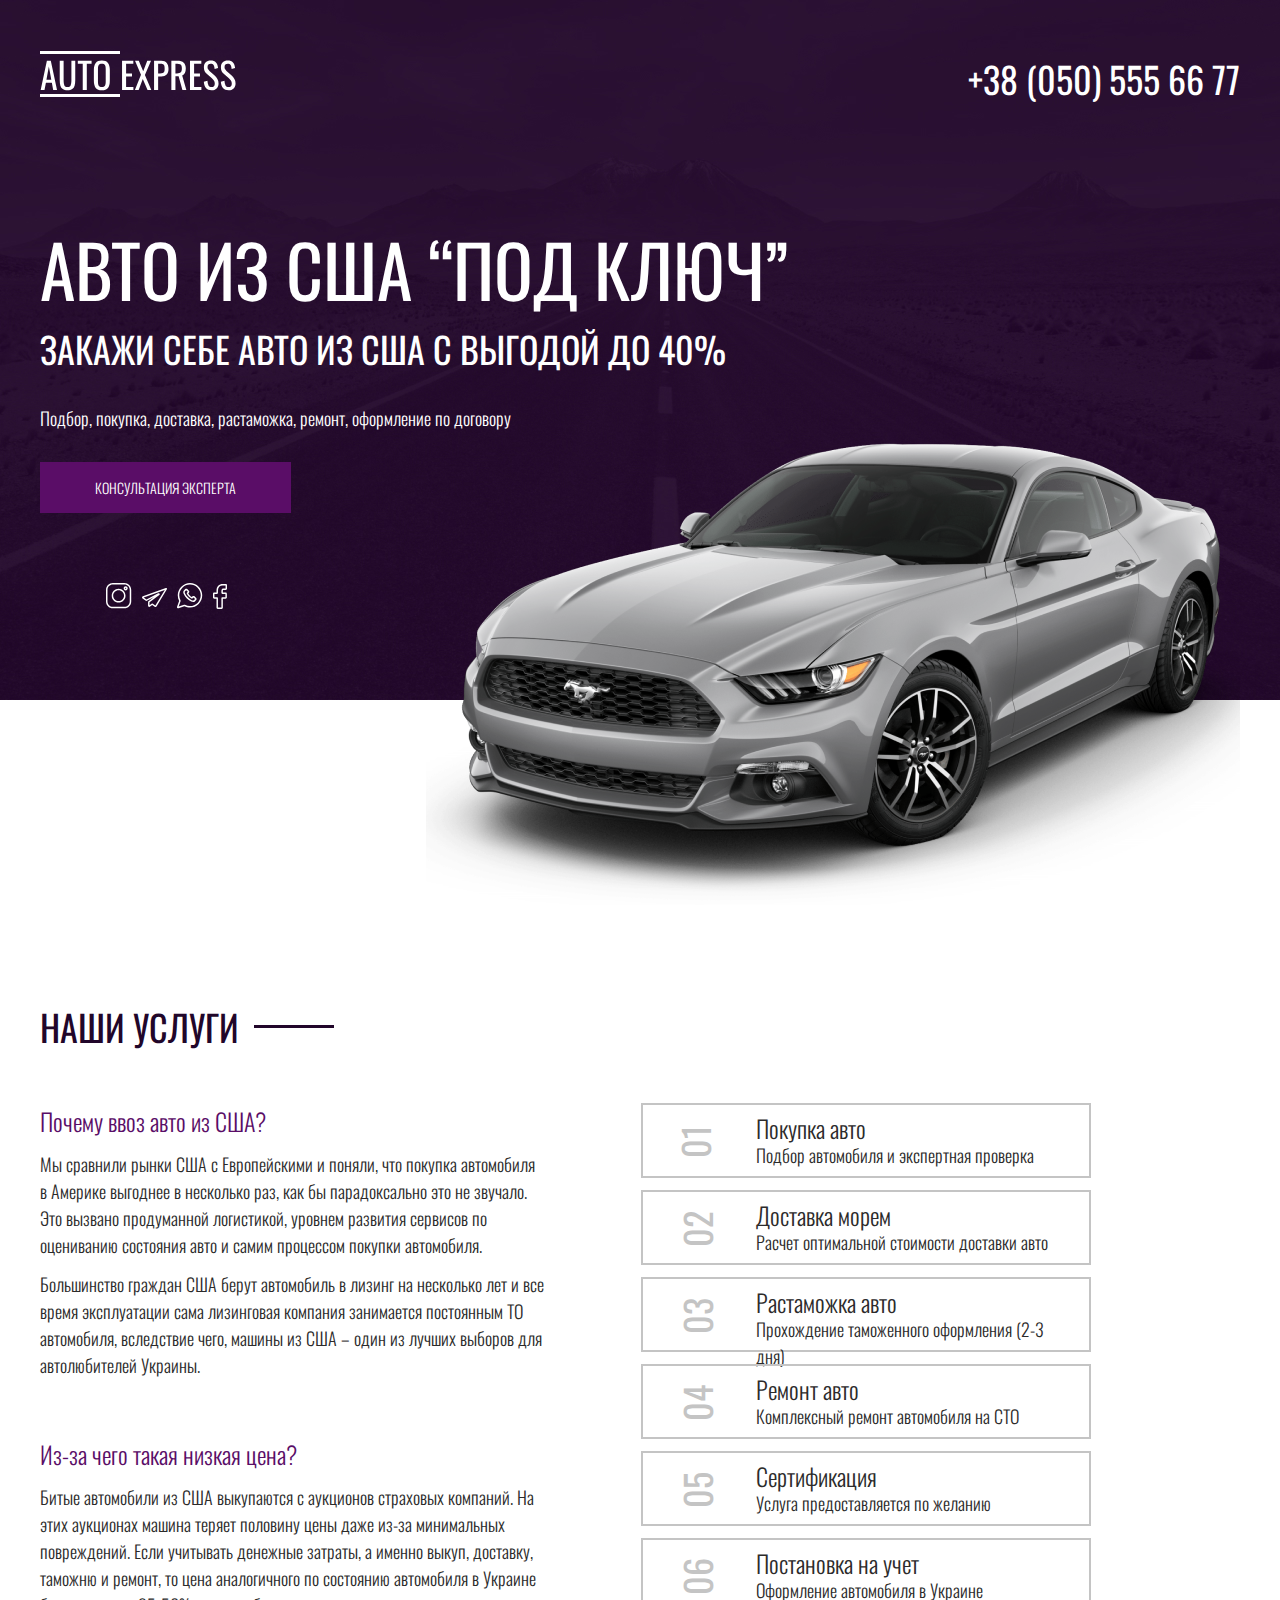
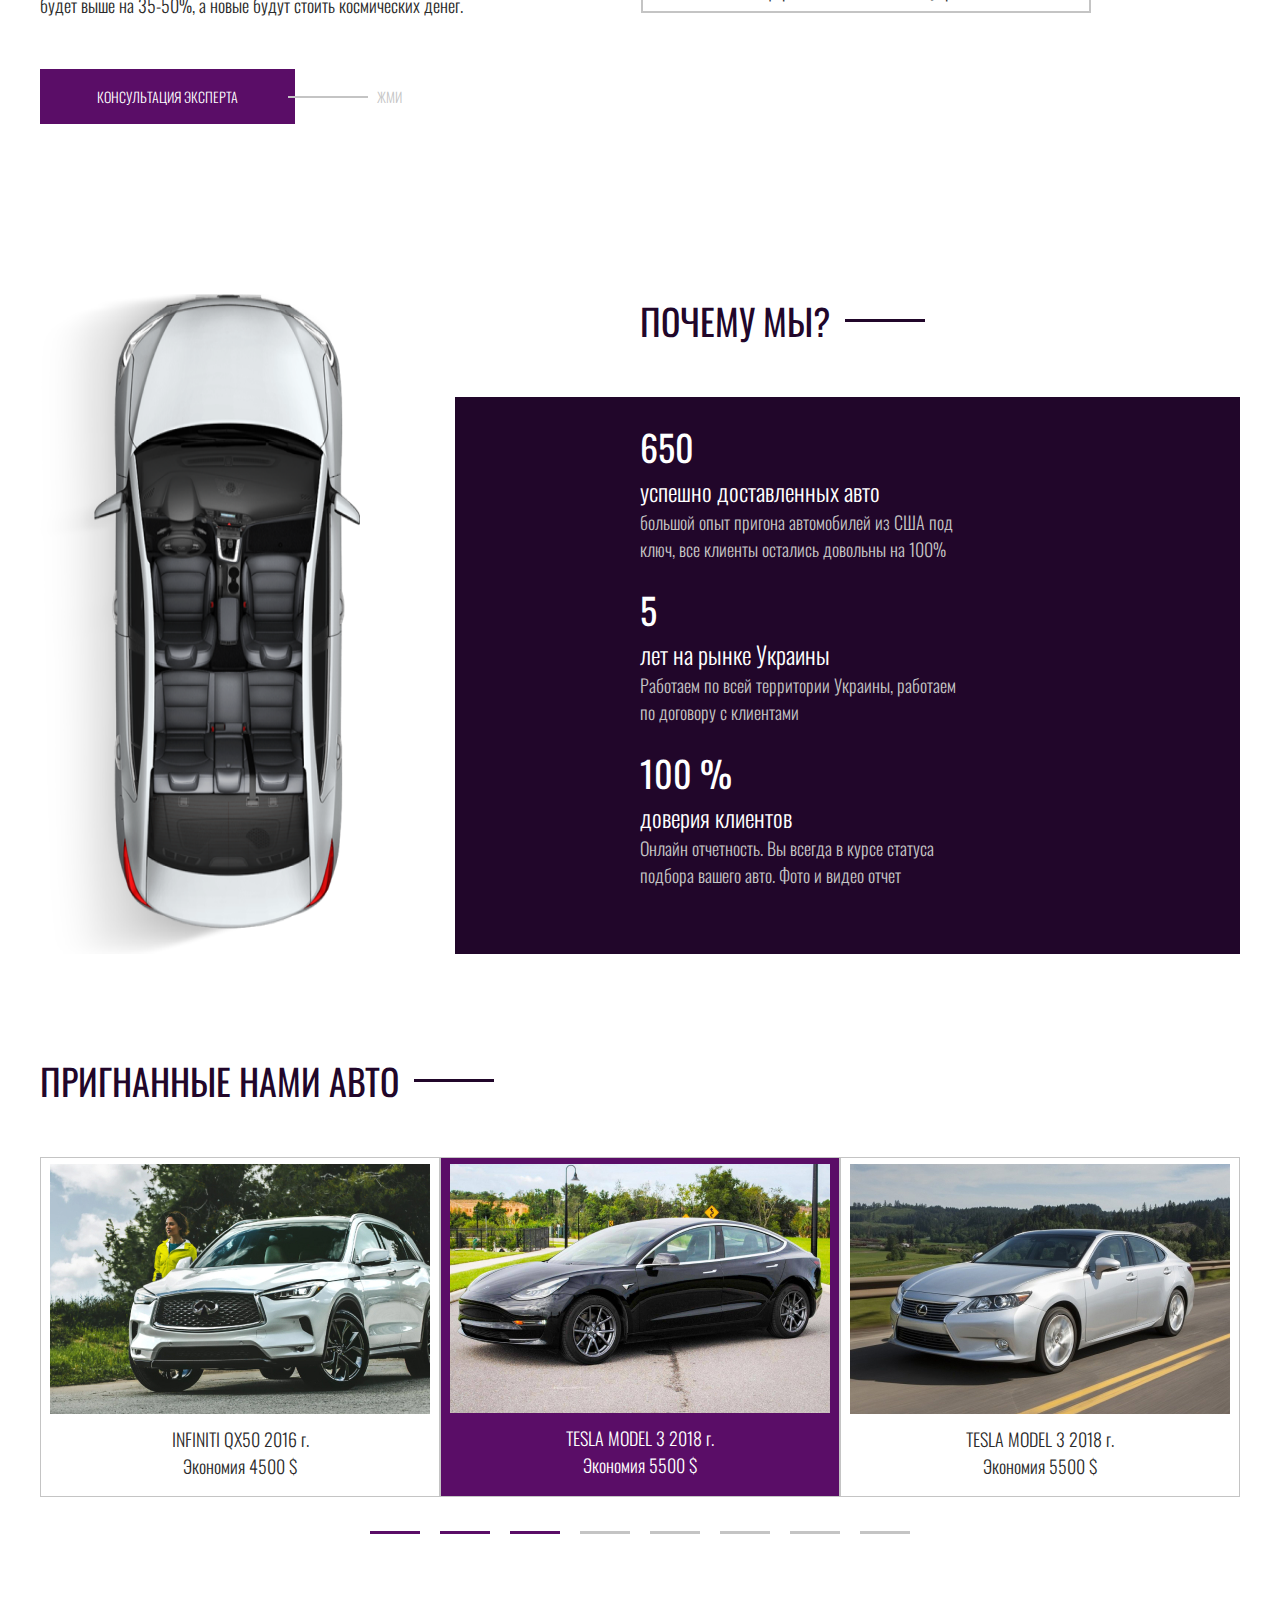
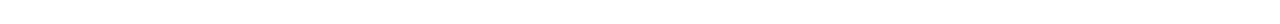
==== commit 5fb85f00: "finished slider, remove comments" ====
--- a/auto-usa/index.html
+++ b/auto-usa/index.html
@@ -132,7 +132,7 @@
             <div class="container">
                 <h2 class="title">ПРИГНАННЫЕ НАМИ АВТО</h2>
 
-                <div class="carousel__inner">
+                <!-- <div class="carousel__inner">
                     <div class="carousel__item" id="auto-8">
                         <div class="carousel__item-box">
                             <img class="carousel__item-img" src="./img/carousel/1.jpg" alt="auto-1">
@@ -197,7 +197,7 @@
                         </div>
                     </div>
 
-                </div>
+                </div> -->
 
                 <!-- <div class="carousel__controls">
                     <button class="carousel__dots active-dot" id="dot-1"></button>
@@ -241,6 +241,24 @@
                             <h4 class="carousel__item-titl"> TESLA MODEL 3 2018 г.</h4>
                             <p class="carousel__item-price">Экономия 5500 $</p>
                         </div>
+                        <div class="slider__item">
+                          <!-- Контент 6 слайда -->
+                            <img class="carousel__item-img" src="./img/carousel/1.jpg" alt="auto-1">
+                            <h4 class="carousel__item-titl">INFINITI QX50 2016 г.</h4>
+                            <p class="carousel__item-price">Экономия 4500 $</p>
+                        </div>
+                        <div class="slider__item">
+                          <!-- Контент 7 слайда -->
+                            <img class="carousel__item-img" src="./img/carousel/2.jpg" alt="auto-2">
+                            <h4 class="carousel__item-titl"> TESLA MODEL 3 2018 г.</h4>
+                            <p class="carousel__item-price">Экономия 5500 $</p>
+                        </div>
+                        <div class="slider__item">
+                          <!-- Контент 8 слайда -->
+                            <img class="carousel__item-img" src="./img/carousel/3.jpg" alt="auto-3">
+                            <h4 class="carousel__item-titl"> TESLA MODEL 3 2018 г.</h4>
+                            <p class="carousel__item-price">Экономия 5500 $</p>
+                        </div>
                       </div>
                     </div>
                     <a href="#" class="slider__control_hide" data-slide="prev"></a>
@@ -251,6 +269,9 @@
                       <li data-slide-to="2"></li>
                       <li data-slide-to="3"></li>
                       <li data-slide-to="4"></li>
+                      <li data-slide-to="5"></li>
+                      <li data-slide-to="6"></li>
+                      <li data-slide-to="7"></li>
                     </ol>
                   </div>
 
--- a/auto-usa/css/chief-slider.css
+++ b/auto-usa/css/chief-slider.css
@@ -17,6 +17,7 @@
 
 .slider__wrapper {
   overflow: hidden;
+  position: relative;
 }
 
 .slider__items {
@@ -35,6 +36,7 @@
 
   border: 1px solid #C4C4C4;
   text-align: center;
+  padding-bottom: 16px;
 }
 
 /* кнопки влево и вправо */
@@ -111,18 +113,19 @@
 .slider__indicators li {
   box-sizing: content-box;
   flex: 0 1 auto;
-  width: 30px;
-  height: 5px;
-  margin-right: 3px;
-  margin-left: 3px;
+  width: 50px;
+  height: 3px;
+  margin-right: 10px;
+  margin-left: 10px;
+  margin-bottom: -25px;
   text-indent: -999px;
   cursor: pointer;
-  background-color: rgba(255, 255, 255, 0.5);
+  background-color: #C4C4C4;
   background-clip: padding-box;
   border-top: 15px solid transparent;
   border-bottom: 15px solid transparent;
 }
 
 .slider__indicators li.active {
-  background-color: rgba(255, 255, 255, 0.9);
+  background-color: #5A0D67;
 }
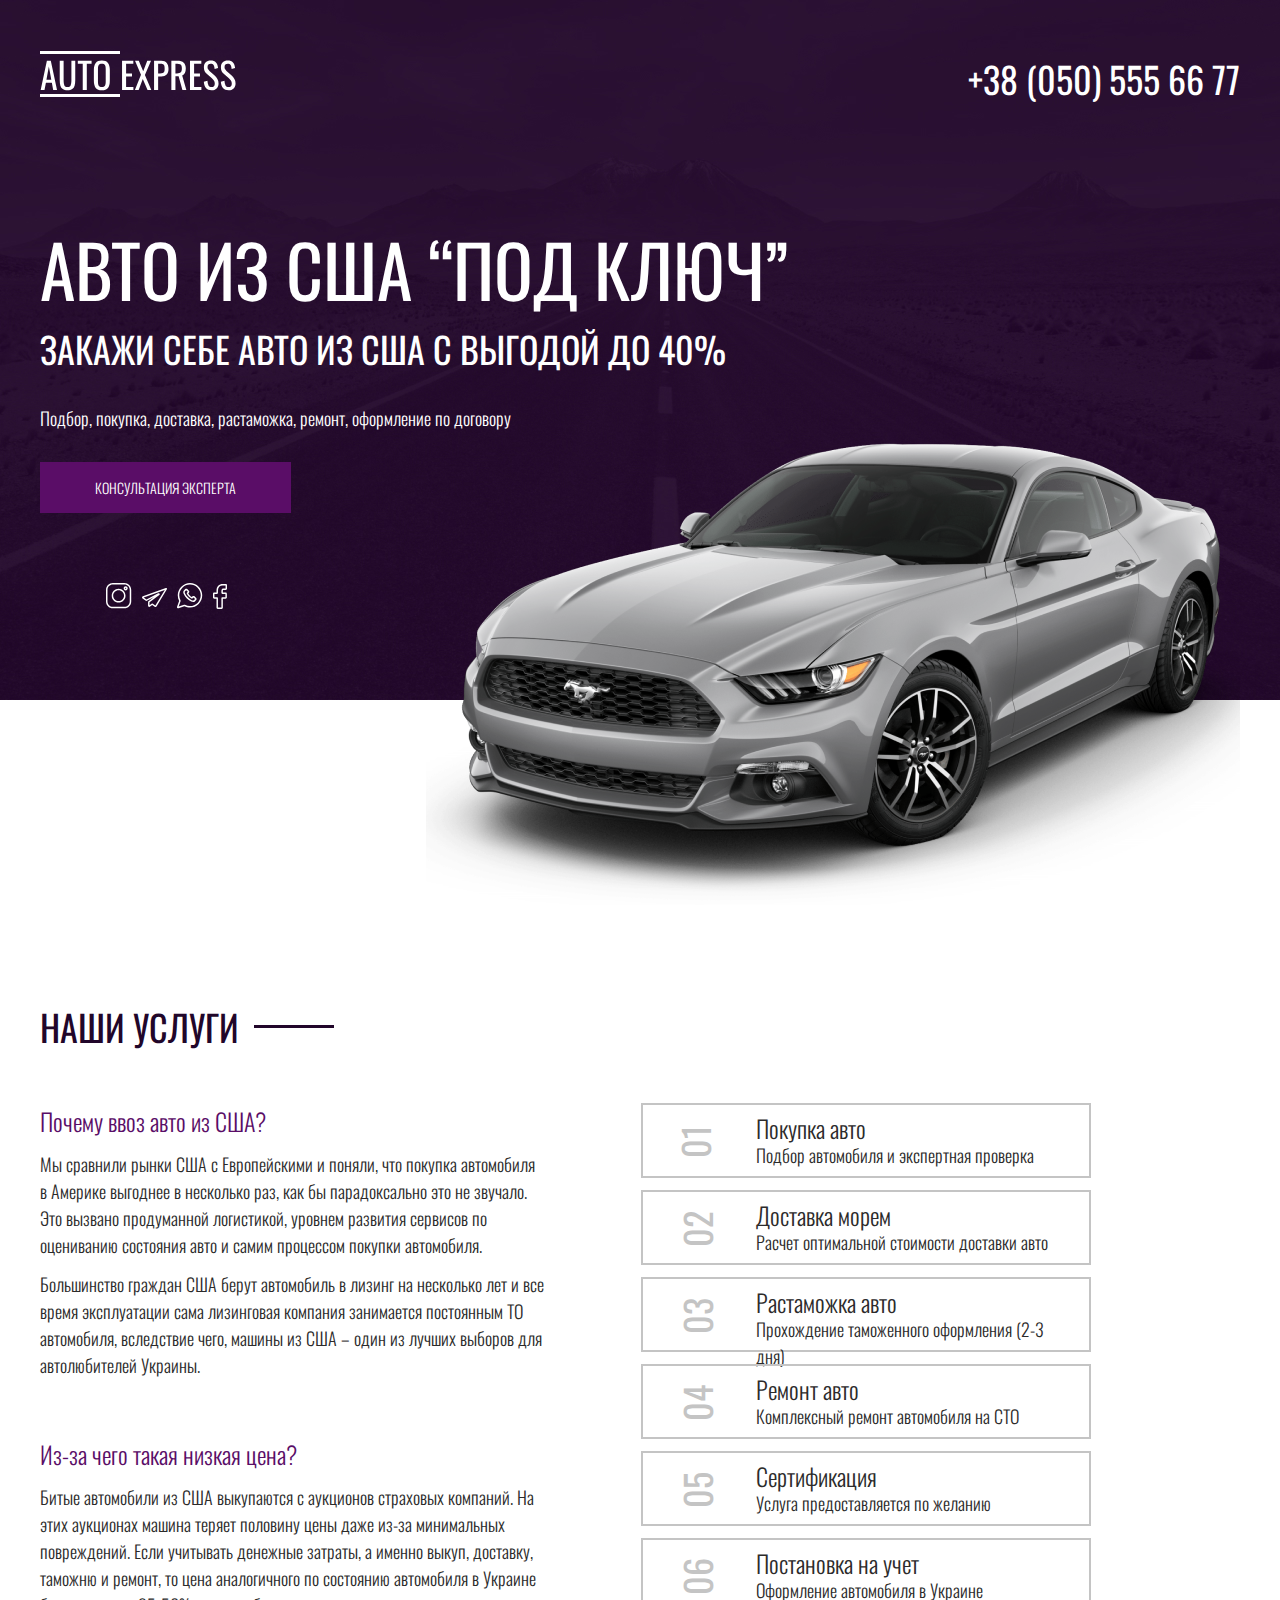
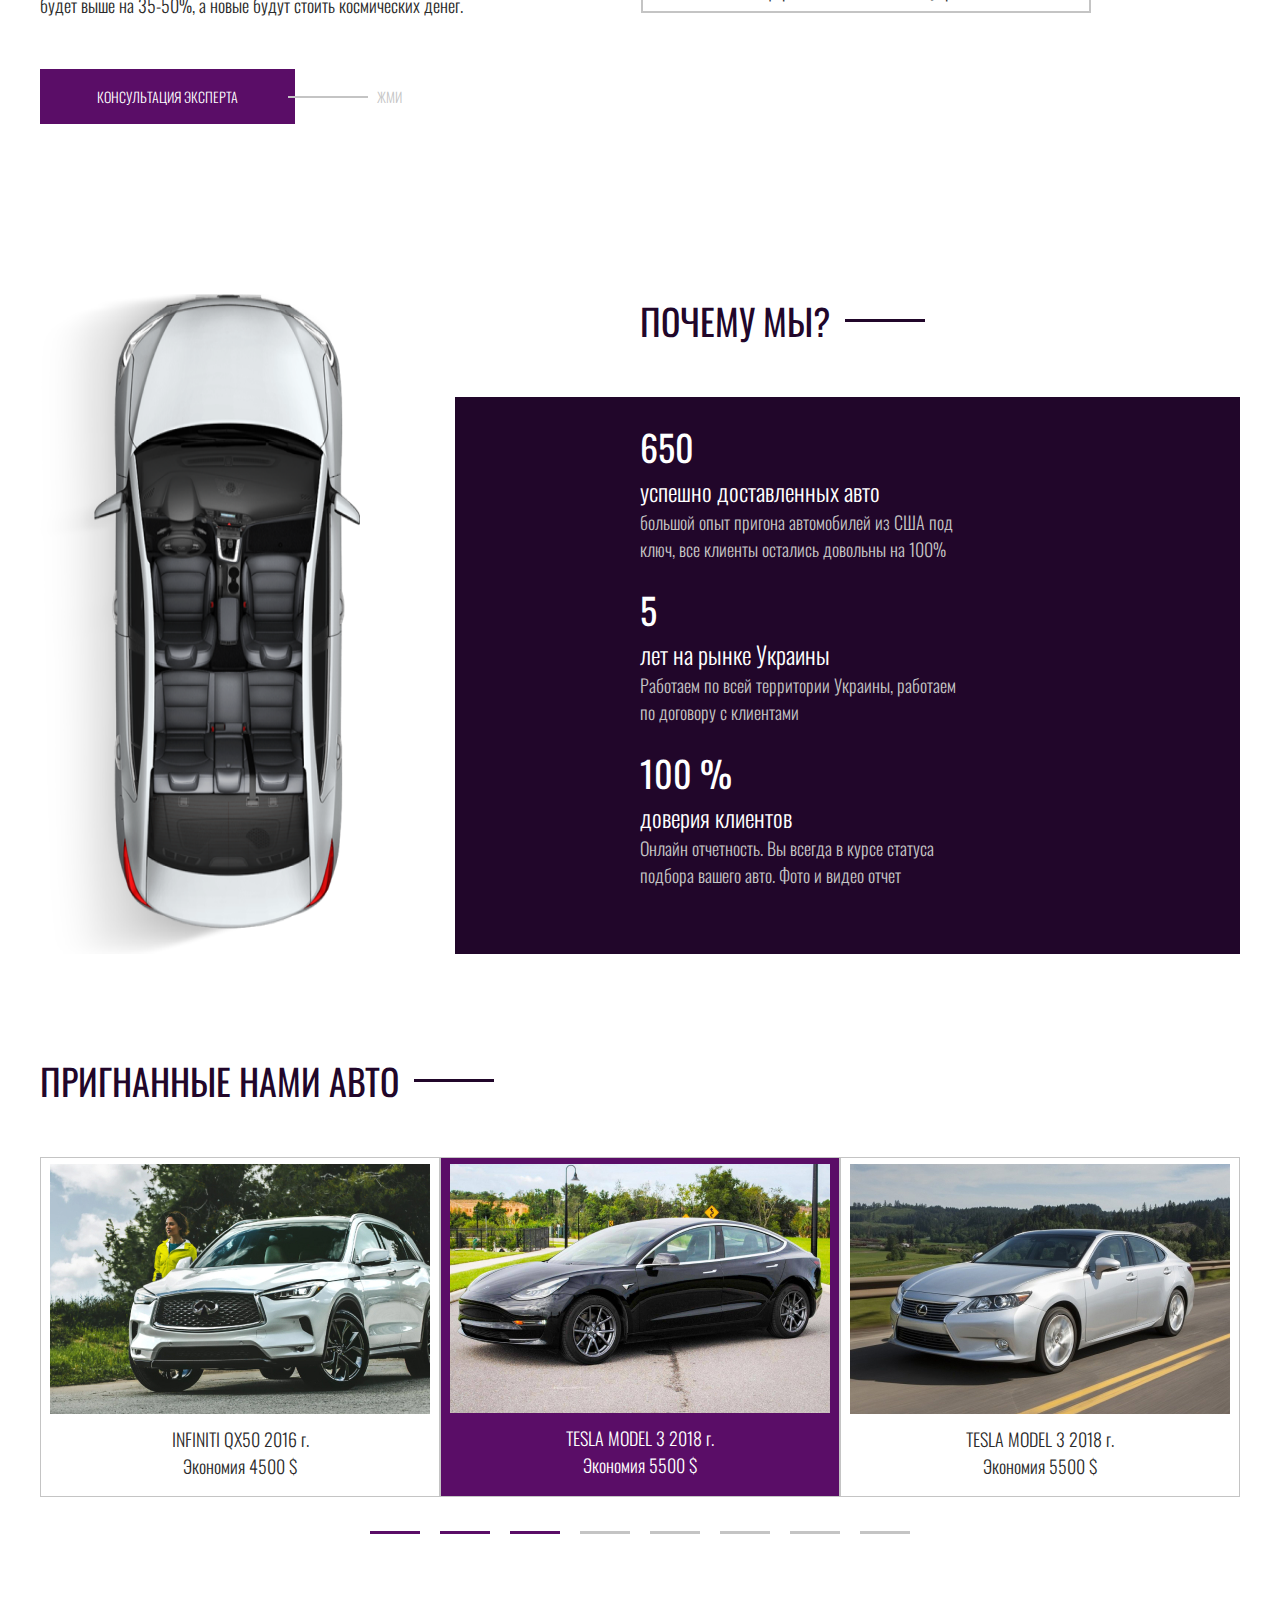
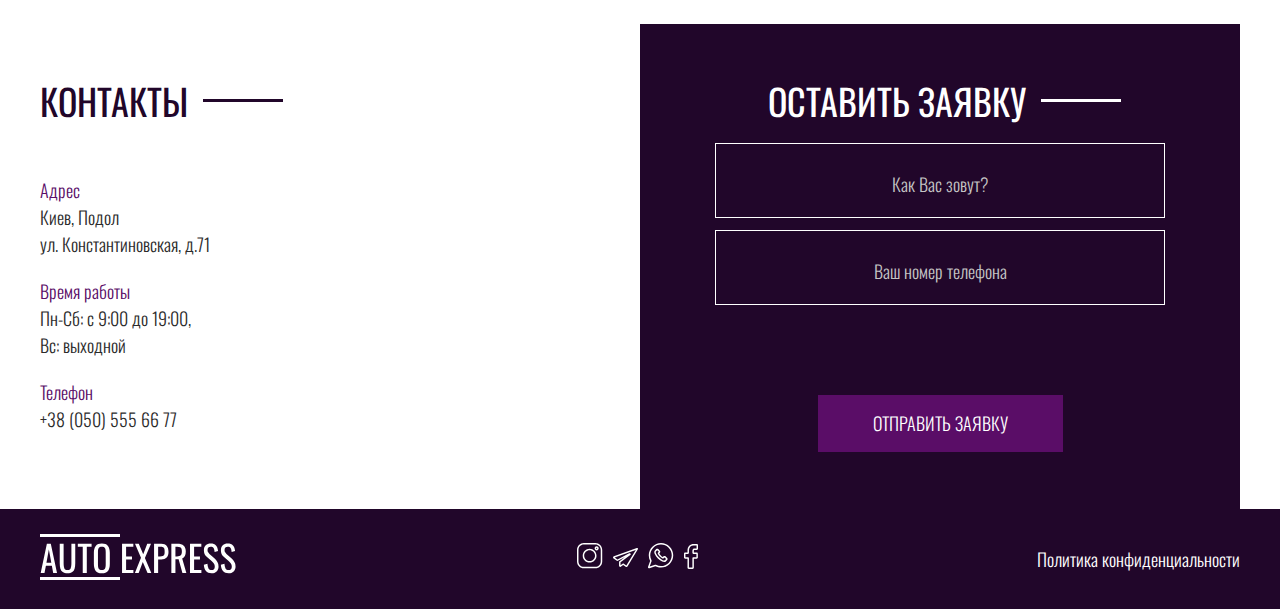
==== commit f2c5b004: "docs: desktop layout finished" ====
--- a/auto-usa/index.html
+++ b/auto-usa/index.html
@@ -1,5 +1,6 @@
 <!DOCTYPE html>
 <html lang="ru">
+
 <head>
     <meta charset="UTF-8">
     <meta http-equiv="X-UA-Compatible" content="IE=edge">
@@ -8,7 +9,9 @@
 
     <link rel="preconnect" href="https://fonts.googleapis.com">
     <link rel="preconnect" href="https://fonts.gstatic.com" crossorigin>
-    <link href="https://fonts.googleapis.com/css2?family=Oswald:wght@300;400&family=PT+Serif:wght@400;700&family=Roboto:wght@400;500&display=swap" rel="stylesheet">
+    <link
+        href="https://fonts.googleapis.com/css2?family=Oswald:wght@300;400&family=PT+Serif:wght@400;700&family=Roboto:wght@400;500&display=swap"
+        rel="stylesheet">
 
     <link rel="stylesheet" href="./css/chief-slider.css">
     <script defer src="./js/chief-slider.js"></script>
@@ -16,14 +19,15 @@
 
     <link rel="stylesheet" href="./css/style.css">
 </head>
+
 <body>
     <header class="header">
         <div class="container">
             <div class="header__top">
-                <a class="header__link logo" href="#">
+                <a class="logo" href="#">
                     <img src="./img/logo.svg" alt="logo" class="logo__img">
                 </a>
-                <a class="header__link phone"  href="tel:+380505556677">+38 (050) 555 66 77</a>
+                <a class="header__link phone" href="tel:+380505556677">+38 (050) 555 66 77</a>
             </div>
 
             <div class="header__content">
@@ -31,18 +35,18 @@
                 <h2 class="header__subtitle">ЗАКАЖИ СЕБЕ АВТО ИЗ США С ВЫГОДОЙ ДО 40%</h2>
                 <p class="header__text">Подбор, покупка, доставка, растаможка, ремонт, оформление по договору</p>
                 <a class="btn" href="#">КОНСУЛЬТАЦИЯ ЭКСПЕРТА</a>
-                <div class="header__social">
-                    <a href="" class="header__social-link">
-                        <img class="header__social-img" src="./img/icon/instagram.svg" alt="insta">
-                    </a>
-                    <a href="" class="header__social-link">
-                        <img class="header__social-img" src="./img/icon/telegram.svg" alt="tg">
-                    </a>
-                    <a href="" class="header__social-link">
-                        <img class="header__social-img" src="./img/icon/whatsapp.svg" alt="whats">
-                    </a>
-                    <a href="" class="header__social-link">
-                        <img class="header__social-img" src="./img/icon/facebook.svg" alt="fb">
+                <div class="social header__social">
+                    <a href="" class="social__link">
+                        <img class="social__img" src="./img/icon/instagram.svg" alt="insta">
+                    </a>
+                    <a href="" class="social__link">
+                        <img class="social__img" src="./img/icon/telegram.svg" alt="tg">
+                    </a>
+                    <a href="" class="social__link">
+                        <img class="social__img" src="./img/icon/whatsapp.svg" alt="whats">
+                    </a>
+                    <a href="" class="social__link">
+                        <img class="social__img" src="./img/icon/facebook.svg" alt="fb">
                     </a>
                 </div>
                 <img class="header__image" src="./img/ford-mustang.png" alt="ford-mustang">
@@ -58,14 +62,24 @@
                         <div class="services__content-box">
                             <h6 class="services__content-title">Почему ввоз авто из США?</h6>
                             <div class="services__content-textbox">
-                                <p class="services__content-text">Мы сравнили рынки США с Европейскими и поняли, что покупка автомобиля в Америке выгоднее в несколько раз, как бы парадоксально это не звучало. Это вызвано продуманной логистикой, уровнем развития сервисов по оцениванию состояния авто и самим процессом покупки автомобиля.</p>
-                                <p class="services__content-text">Большинство граждан США берут автомобиль в лизинг на несколько лет и все время эксплуатации сама лизинговая компания занимается постоянным ТО автомобиля, вследствие чего, машины из США – один из лучших выборов для автолюбителей Украины.</p>
+                                <p class="services__content-text">Мы сравнили рынки США с Европейскими и поняли, что
+                                    покупка автомобиля в Америке выгоднее в несколько раз, как бы парадоксально это не
+                                    звучало. Это вызвано продуманной логистикой, уровнем развития сервисов по оцениванию
+                                    состояния авто и самим процессом покупки автомобиля.</p>
+                                <p class="services__content-text">Большинство граждан США берут автомобиль в лизинг на
+                                    несколько лет и все время эксплуатации сама лизинговая компания занимается
+                                    постоянным ТО автомобиля, вследствие чего, машины из США – один из лучших выборов
+                                    для автолюбителей Украины.</p>
                             </div>
                         </div>
                         <div class="services__content-box">
                             <h6 class="services__content-title">Из-за чего такая низкая цена?</h6>
                             <div class="services__content-textbox">
-                                <p class="services__content-text">Битые автомобили из США выкупаются с аукционов страховых компаний. На этих аукционах машина теряет половину цены даже из-за минимальных повреждений. Если учитывать денежные затраты, а именно выкуп, доставку, таможню и ремонт, то цена аналогичного по состоянию автомобиля в Украине будет выше на 35-50%, а новые будут стоить космических денег.</p>
+                                <p class="services__content-text">Битые автомобили из США выкупаются с аукционов
+                                    страховых компаний. На этих аукционах машина теряет половину цены даже из-за
+                                    минимальных повреждений. Если учитывать денежные затраты, а именно выкуп, доставку,
+                                    таможню и ремонт, то цена аналогичного по состоянию автомобиля в Украине будет выше
+                                    на 35-50%, а новые будут стоить космических денег.</p>
                             </div>
                         </div>
                         <a class="btn btn--decor" href="#">КОНСУЛЬТАЦИЯ ЭКСПЕРТА</a>
@@ -85,7 +99,7 @@
                         </li>
                         <li class="services__item">
                             <p class="services__item-title">Ремонт авто</p>
-                            <p class="services__item-text">Комплексный ремонт автомобиля на  СТО</p>
+                            <p class="services__item-text">Комплексный ремонт автомобиля на СТО</p>
                         </li>
                         <li class="services__item">
                             <p class="services__item-title">Сертификация</p>
@@ -110,17 +124,20 @@
                             <li class="benefits__item">
                                 <p class="benefits__item-num">650</p>
                                 <p class="benefits__item-title">успешно доставленных авто</p>
-                                <p class="benefits__item-text">большой опыт пригона автомобилей из США под ключ, все клиенты остались довольны на 100%</p>
+                                <p class="benefits__item-text">большой опыт пригона автомобилей из США под ключ, все
+                                    клиенты остались довольны на 100%</p>
                             </li>
                             <li class="benefits__item">
                                 <p class="benefits__item-num">5</p>
                                 <p class="benefits__item-title">лет на рынке Украины</p>
-                                <p class="benefits__item-text">Работаем по всей территории Украины, работаем по договору с клиентами</p>
+                                <p class="benefits__item-text">Работаем по всей территории Украины, работаем по договору
+                                    с клиентами</p>
                             </li>
                             <li class="benefits__item">
                                 <p class="benefits__item-num">100 %</p>
                                 <p class="benefits__item-title">доверия клиентов</p>
-                                <p class="benefits__item-text">Онлайн отчетность. Вы всегда в курсе статуса подбора вашего авто. Фото и видео отчет</p>
+                                <p class="benefits__item-text">Онлайн отчетность. Вы всегда в курсе статуса подбора
+                                    вашего авто. Фото и видео отчет</p>
                             </li>
                         </ul>
                     </div>
@@ -132,153 +149,137 @@
             <div class="container">
                 <h2 class="title">ПРИГНАННЫЕ НАМИ АВТО</h2>
 
-                <!-- <div class="carousel__inner">
-                    <div class="carousel__item" id="auto-8">
-                        <div class="carousel__item-box">
-                            <img class="carousel__item-img" src="./img/carousel/1.jpg" alt="auto-1">
-                            <h4 class="carousel__item-titl">INFINITI QX50 2016 г.</h4>
-                            <p class="carousel__item-price">Экономия 4500 $</p>
-                        </div>
-                    </div>
-
-                    <div class="carousel__item active" id="auto-1">
-                        <div class="carousel__item-box">
-                            <img class="carousel__item-img" src="./img/carousel/2.jpg" alt="auto-2">
-                            <h4 class="carousel__item-titl"> TESLA MODEL 3 2018 г.</h4>
-                            <p class="carousel__item-price">Экономия 5500 $</p>
-                        </div>
-                    </div>
-
-                    <div class="carousel__item" id="auto-2">
-                        <div class="carousel__item-box">
-                            <img class="carousel__item-img" src="./img/carousel/3.jpg" alt="auto-3">
-                            <h4 class="carousel__item-titl"> TESLA MODEL 3 2018 г.</h4>
-                            <p class="carousel__item-price">Экономия 5500 $</p>
-                        </div>
-                    </div>
-
-                    <div class="carousel__item" id="auto-3">
-                        <div class="carousel__item-box">
-                            <img class="carousel__item-img" src="./img/carousel/1.jpg" alt="auto-1">
-                            <h4 class="carousel__item-titl">INFINITI QX50 2016 г.</h4>
-                            <p class="carousel__item-price">Экономия 4500 $</p>
-                        </div>
-                    </div>
-
-                    <div class="carousel__item" id="auto-4">
-                        <div class="carousel__item-box">
-                            <img class="carousel__item-img" src="./img/carousel/2.jpg" alt="auto-2">
-                            <h4 class="carousel__item-titl"> TESLA MODEL 3 2018 г.</h4>
-                            <p class="carousel__item-price">Экономия 5500 $</p>
-                        </div>
-                    </div>
-
-                    <div class="carousel__item" id="auto-5">
-                        <div class="carousel__item-box">
-                            <img class="carousel__item-img" src="./img/carousel/3.jpg" alt="auto-3">
-                            <h4 class="carousel__item-titl"> TESLA MODEL 3 2018 г.</h4>
-                            <p class="carousel__item-price">Экономия 5500 $</p>
-                        </div>
-                    </div>
-
-                    <div class="carousel__item" id="auto-6">
-                        <div class="carousel__item-box">
-                            <img class="carousel__item-img" src="./img/carousel/1.jpg" alt="auto-1">
-                            <h4 class="carousel__item-titl">INFINITI QX50 2016 г.</h4>
-                            <p class="carousel__item-price">Экономия 4500 $</p>
-                        </div>
-                    </div>
-
-                    <div class="carousel__item" id="auto-7">
-                        <div class="carousel__item-box">
-                            <img class="carousel__item-img" src="./img/carousel/2.jpg" alt="auto-2">
-                            <h4 class="carousel__item-titl"> TESLA MODEL 3 2018 г.</h4>
-                            <p class="carousel__item-price">Экономия 5500 $</p>
-                        </div>
-                    </div>
-
-                </div> -->
-
-                <!-- <div class="carousel__controls">
-                    <button class="carousel__dots active-dot" id="dot-1"></button>
-                    <button class="carousel__dots" id="dot-2"></button>
-                    <button class="carousel__dots" id="dot-3"></button>
-                    <button class="carousel__dots" id="dot-4"></button>
-                    <button class="carousel__dots" id="dot-5"></button>
-                    <button class="carousel__dots" id="dot-6"></button>
-                </div> -->
-
                 <div class="slider">
                     <div class="slider__wrapper">
-                      <div class="slider__items">
-                        <div class="slider__item">
-                          <!-- Контент 1 слайда -->
-                            <img class="carousel__item-img" src="./img/carousel/1.jpg" alt="auto-1">
-                            <h4 class="carousel__item-titl">INFINITI QX50 2016 г.</h4>
-                            <p class="carousel__item-price">Экономия 4500 $</p>
+                        <div class="slider__items">
+                            <div class="slider__item">
+                                <!-- Контент 1 слайда -->
+                                <img class="carousel__item-img" src="./img/carousel/1.jpg" alt="auto-1">
+                                <h4 class="carousel__item-titl">INFINITI QX50 2016 г.</h4>
+                                <p class="carousel__item-price">Экономия 4500 $</p>
+                            </div>
+                            <div class="slider__item">
+                                <!-- Контент 2 слайда -->
+                                <img class="carousel__item-img" src="./img/carousel/2.jpg" alt="auto-2">
+                                <h4 class="carousel__item-titl"> TESLA MODEL 3 2018 г.</h4>
+                                <p class="carousel__item-price">Экономия 5500 $</p>
+                            </div>
+                            <div class="slider__item">
+                                <!-- Контент 3 слайда -->
+                                <img class="carousel__item-img" src="./img/carousel/3.jpg" alt="auto-3">
+                                <h4 class="carousel__item-titl"> TESLA MODEL 3 2018 г.</h4>
+                                <p class="carousel__item-price">Экономия 5500 $</p>
+                            </div>
+                            <div class="slider__item">
+                                <!-- Контент 4 слайда -->
+                                <img class="carousel__item-img" src="./img/carousel/1.jpg" alt="auto-1">
+                                <h4 class="carousel__item-titl">INFINITI QX50 2016 г.</h4>
+                                <p class="carousel__item-price">Экономия 4500 $</p>
+                            </div>
+                            <div class="slider__item">
+                                <!-- Контент 5 слайда -->
+                                <img class="carousel__item-img" src="./img/carousel/2.jpg" alt="auto-2">
+                                <h4 class="carousel__item-titl"> TESLA MODEL 3 2018 г.</h4>
+                                <p class="carousel__item-price">Экономия 5500 $</p>
+                            </div>
+                            <div class="slider__item">
+                                <!-- Контент 6 слайда -->
+                                <img class="carousel__item-img" src="./img/carousel/1.jpg" alt="auto-1">
+                                <h4 class="carousel__item-titl">INFINITI QX50 2016 г.</h4>
+                                <p class="carousel__item-price">Экономия 4500 $</p>
+                            </div>
+                            <div class="slider__item">
+                                <!-- Контент 7 слайда -->
+                                <img class="carousel__item-img" src="./img/carousel/2.jpg" alt="auto-2">
+                                <h4 class="carousel__item-titl"> TESLA MODEL 3 2018 г.</h4>
+                                <p class="carousel__item-price">Экономия 5500 $</p>
+                            </div>
+                            <div class="slider__item">
+                                <!-- Контент 8 слайда -->
+                                <img class="carousel__item-img" src="./img/carousel/3.jpg" alt="auto-3">
+                                <h4 class="carousel__item-titl"> TESLA MODEL 3 2018 г.</h4>
+                                <p class="carousel__item-price">Экономия 5500 $</p>
+                            </div>
                         </div>
-                        <div class="slider__item">
-                          <!-- Контент 2 слайда -->
-                            <img class="carousel__item-img" src="./img/carousel/2.jpg" alt="auto-2">
-                            <h4 class="carousel__item-titl"> TESLA MODEL 3 2018 г.</h4>
-                            <p class="carousel__item-price">Экономия 5500 $</p>
-                        </div>
-                        <div class="slider__item">
-                          <!-- Контент 3 слайда -->
-                            <img class="carousel__item-img" src="./img/carousel/3.jpg" alt="auto-3">
-                            <h4 class="carousel__item-titl"> TESLA MODEL 3 2018 г.</h4>
-                            <p class="carousel__item-price">Экономия 5500 $</p>
-                        </div>
-                        <div class="slider__item">
-                          <!-- Контент 4 слайда -->
-                            <img class="carousel__item-img" src="./img/carousel/1.jpg" alt="auto-1">
-                            <h4 class="carousel__item-titl">INFINITI QX50 2016 г.</h4>
-                            <p class="carousel__item-price">Экономия 4500 $</p>
-                        </div>
-                        <div class="slider__item">
-                          <!-- Контент 5 слайда -->
-                            <img class="carousel__item-img" src="./img/carousel/2.jpg" alt="auto-2">
-                            <h4 class="carousel__item-titl"> TESLA MODEL 3 2018 г.</h4>
-                            <p class="carousel__item-price">Экономия 5500 $</p>
-                        </div>
-                        <div class="slider__item">
-                          <!-- Контент 6 слайда -->
-                            <img class="carousel__item-img" src="./img/carousel/1.jpg" alt="auto-1">
-                            <h4 class="carousel__item-titl">INFINITI QX50 2016 г.</h4>
-                            <p class="carousel__item-price">Экономия 4500 $</p>
-                        </div>
-                        <div class="slider__item">
-                          <!-- Контент 7 слайда -->
-                            <img class="carousel__item-img" src="./img/carousel/2.jpg" alt="auto-2">
-                            <h4 class="carousel__item-titl"> TESLA MODEL 3 2018 г.</h4>
-                            <p class="carousel__item-price">Экономия 5500 $</p>
-                        </div>
-                        <div class="slider__item">
-                          <!-- Контент 8 слайда -->
-                            <img class="carousel__item-img" src="./img/carousel/3.jpg" alt="auto-3">
-                            <h4 class="carousel__item-titl"> TESLA MODEL 3 2018 г.</h4>
-                            <p class="carousel__item-price">Экономия 5500 $</p>
-                        </div>
-                      </div>
                     </div>
                     <a href="#" class="slider__control_hide" data-slide="prev"></a>
                     <a href="#" class="slider__control_hide" data-slide="next"></a>
                     <ol class="slider__indicators">
-                      <li data-slide-to="0"></li>
-                      <li data-slide-to="1"></li>
-                      <li data-slide-to="2"></li>
-                      <li data-slide-to="3"></li>
-                      <li data-slide-to="4"></li>
-                      <li data-slide-to="5"></li>
-                      <li data-slide-to="6"></li>
-                      <li data-slide-to="7"></li>
+                        <li data-slide-to="0"></li>
+                        <li data-slide-to="1"></li>
+                        <li data-slide-to="2"></li>
+                        <li data-slide-to="3"></li>
+                        <li data-slide-to="4"></li>
+                        <li data-slide-to="5"></li>
+                        <li data-slide-to="6"></li>
+                        <li data-slide-to="7"></li>
                     </ol>
-                  </div>
+                </div>
+
+            </div>
+        </section>
+
+        <section class="contacts">
+            <div class="container">
+                <div class="contacts__inner">
+                    <div class="contacts__info">
+                        <h2 class="title">КОНТАКТЫ</h2>
+                        <dl class="contacts__item">
+                            <dt class="contacts__item-subtitle">Адрес</dt>
+                            <dd>Киев, Подол</dd>
+                            <dd>ул. Константиновская, д.71</dd>
+                        </dl>
+                        <dl class="contacts__item">
+                            <dt class="contacts__item-subtitle">Время работы</dt>
+                            <dd>Пн-Сб: с 9:00 до 19:00,</dd>
+                            <dd>Вс: выходной</dd>
+                        </dl>
+                        <dl class="contacts__item">
+                            <dt class="contacts__item-subtitle">Телефон</dt>
+                            <dd>+38 (050) 555 66 77</dd>
+                        </dl>
+                    </div>
+
+
+                    <form class="conatcts__form">
+                        <h2 class="title  contacts__title">Оставить заявку</h2>
+                        <input class="contacts__input" type="text" placeholder="Как Вас зовут?">
+                        <input class="contacts__input" type="tel" placeholder="Ваш номер телефона">
+                        <button class="contacts__btn btn" type="submit">Отправить заявку</button>
+                    </form>
+                </div>
+
 
             </div>
         </section>
     </main>
-<!-- <script src="./js/script.js"></script>
-<script defer src="/assets/js/chief-slider.js"></script> -->
+    <footer class="footer">
+        <div class="container">
+            <div class="footer__inner">
+                <a class="logo" href="#">
+                    <img src="./img/logo.svg" alt="logo" class="logo__img">
+                </a>
+
+                <div class="social">
+                    <a href="" class="social__link">
+                        <img class="social__img" src="./img/icon/instagram.svg" alt="insta">
+                    </a>
+                    <a href="" class="social__link">
+                        <img class="social__img" src="./img/icon/telegram.svg" alt="tg">
+                    </a>
+                    <a href="" class="social__link">
+                        <img class="social__img" src="./img/icon/whatsapp.svg" alt="whats">
+                    </a>
+                    <a href="" class="social__link">
+                        <img class="social__img" src="./img/icon/facebook.svg" alt="fb">
+                    </a>
+                </div>
+
+                <a class="footer__copy" href="#">Политика конфиденциальности</a>
+
+            </div>
+        </div>
+    </footer>
 </body>
+
 </html>--- a/auto-usa/css/style.css
+++ b/auto-usa/css/style.css
@@ -224,11 +224,14 @@
     color: #5A0D67;
 }
 
+.social {
+    display: flex;
+    align-items: center;
+    gap: 10px;
+}
+
 .header__social {
     margin-left: 66px;
-    display: flex;
-    align-items: center;
-    gap: 10px;
     margin-bottom: 20px;
     z-index: 10;
 }
@@ -454,56 +457,118 @@
 .slider-center {
     background-color: #5A0D67;
     color: #fff;
+    transition: all 0.5s;
 }
 
 .carousel__item-img {
     padding: 6px;
 }
 
-/* .carousel__controls {
+
+
+
+
+
+
+/* ----------------------------- */
+
+
+
+
+.contacts__info {
+    padding-top: 50px;
+}
+
+.contacts__item {
+    margin-bottom: 20px;
+}
+
+.contacts__item-subtitle {
+    color: #5A0D67;
+}
+
+.contacts__inner {
+    display: flex;
+    justify-content: space-between;
+}
+
+.conatcts__form {
+    background-color: #21062A;
+    padding: 50px 75px 57px;
     text-align: center;
 }
 
-.carousel__dots {
+.contacts__title {
+    color:#fff;
+    margin-bottom: 16px;
+    margin-left: 53px;
+    text-align: left;
+}
+
+.contacts__title::after {
+    background-color:#fff;
+}
+
+.contacts__input {
+    display: block;
+    background-color: transparent;
+    border: 1px solid #fff;
     border-radius: 0;
+    width: 450px;
+    height: 75px;
+    color: #fff;
+
+    font-family: 'Oswald', sans-serif;
+    font-size: 24px;
+    padding: 0 15px;
+
+    margin-bottom: 12px;
+}
+
+.contacts__input::placeholder {
+    font-family: 'Oswald', sans-serif;
+    text-align: center;
+    font-size: 18px;
+    line-height: 27px;
+    font-weight: 300;
+    color: #C4C4C4;
+}
+
+.contacts__btn {
     border: none;
-    width: 50px;
-    height: 5px;
-    margin: 0 7px;
+    color: #fff;
+    font-family: 'Oswald', sans-serif;
+    text-align: center;
+    font-size: 18px;
+    line-height: 27px;
+    font-weight: 300;
+    margin-top: 78px;
+    margin-bottom: 0;
     cursor: pointer;
 }
 
-.active-dot {
-    background-color: #5A0D67;
-} */
-
-/* .slider__item {
-    flex: 0 0 50%;
-    max-width: 50%;
-    height: 250px;
-    display: flex;
-    justify-content: center;
+
+
+
+
+
+
+/* ----------------------------- */
+
+
+
+
+
+
+
+.footer__inner {
+    display: flex;
+    justify-content: space-between;
     align-items: center;
-    color: rgba(255, 255, 255, 0.8);
-    font-size: 7rem;
-}
-
-.slider__item:nth-child(1) {
-    background-color: #f44336;
-}
-
-.slider__item:nth-child(2) {
-    background-color: #9c27b0;
-}
-
-.slider__item:nth-child(3) {
-    background-color: #3f51b5;
-}
-
-.slider__item:nth-child(4) {
-    background-color: #03a9f4;
-}
-
-.slider__item:nth-child(5) {
-    background-color: #4caf50;
-} */+    color: #fff;
+    height: 100px;
+}
+
+.footer {
+    background-color: #21062A;
+}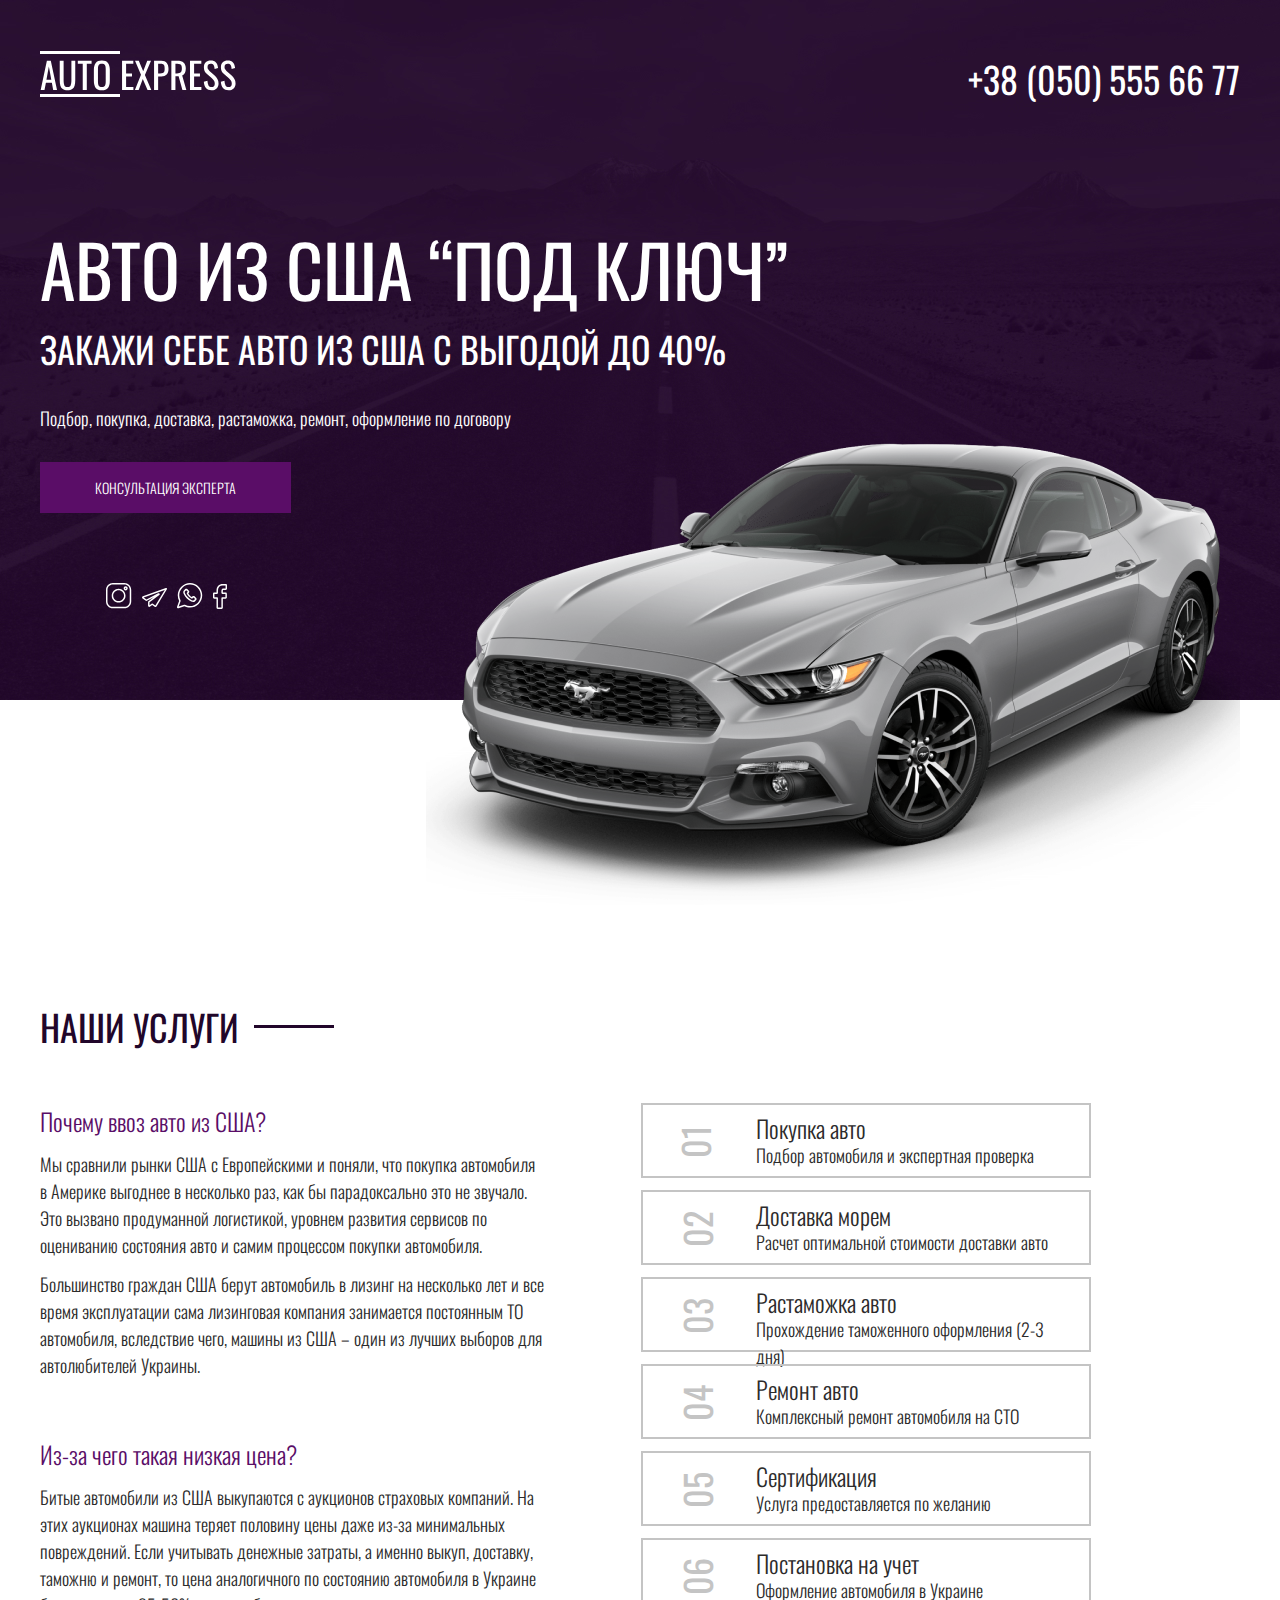
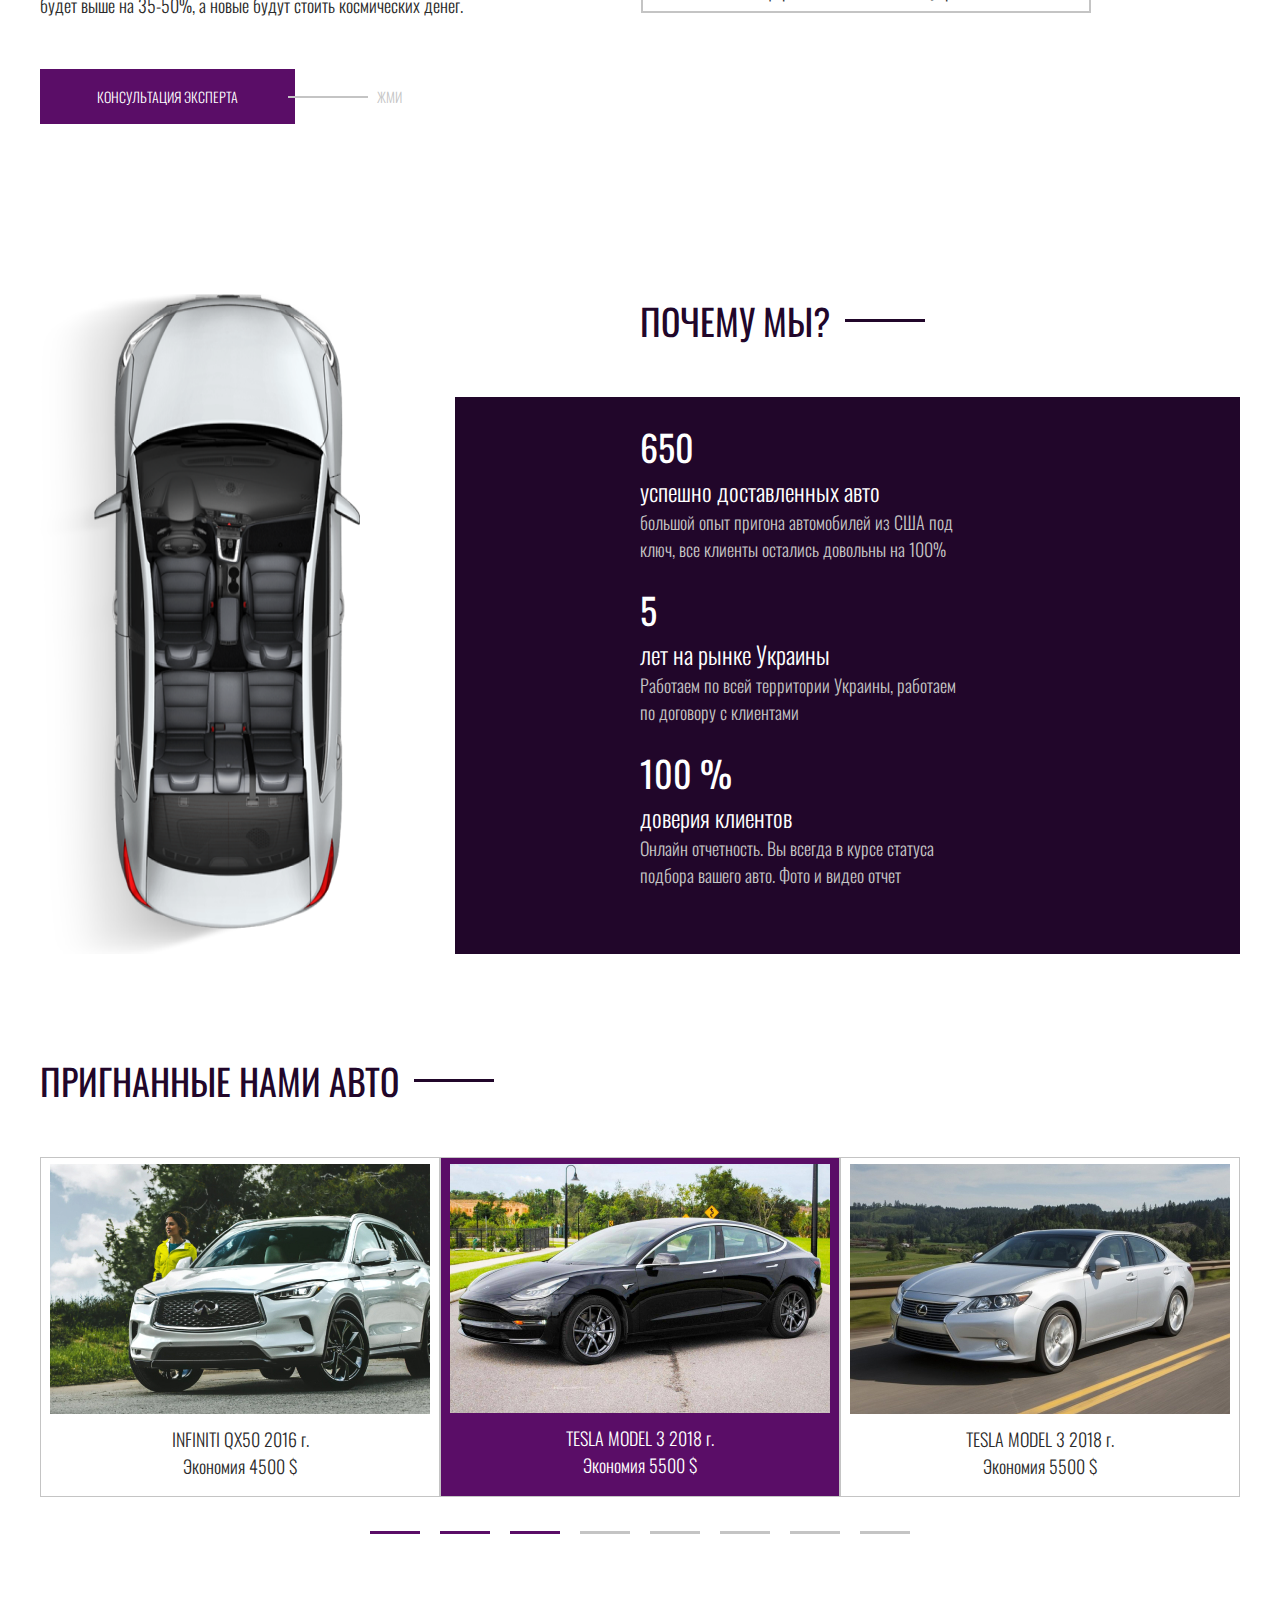
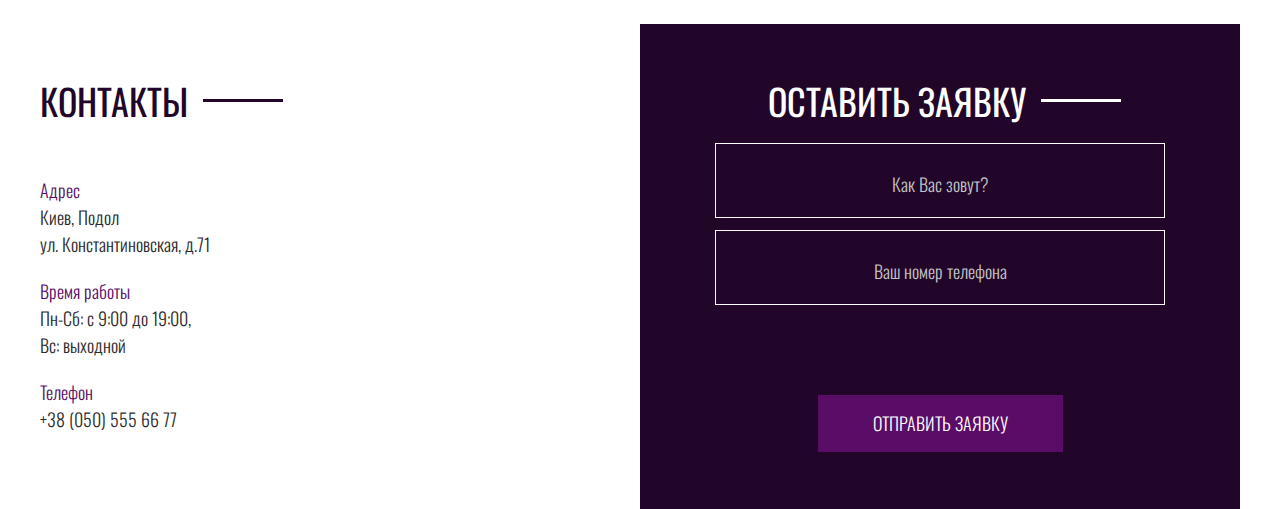
==== commit 095c7b6f: "docs: updated responsive, edited html" ====
--- a/auto-usa/index.html
+++ b/auto-usa/index.html
@@ -25,7 +25,7 @@
         <div class="container">
             <div class="header__top">
                 <a class="logo" href="#">
-                    <img src="./img/logo.svg" alt="logo" class="logo__img">
+                    <img class="logo__img" src="./img/logo.svg" alt="logo">
                 </a>
                 <a class="header__link phone" href="tel:+380505556677">+38 (050) 555 66 77</a>
             </div>
@@ -34,18 +34,18 @@
                 <h1 class="header__title">авто из сша “под ключ”</h1>
                 <h2 class="header__subtitle">ЗАКАЖИ СЕБЕ АВТО ИЗ США С ВЫГОДОЙ ДО 40%</h2>
                 <p class="header__text">Подбор, покупка, доставка, растаможка, ремонт, оформление по договору</p>
-                <a class="btn" href="#">КОНСУЛЬТАЦИЯ ЭКСПЕРТА</a>
+                <a class="btn header__btn" href="#">КОНСУЛЬТАЦИЯ ЭКСПЕРТА</a>
                 <div class="social header__social">
-                    <a href="" class="social__link">
+                    <a class="social__link" href="https://ria.ru/20220314/instagram-1777974202.html" target="_blank">
                         <img class="social__img" src="./img/icon/instagram.svg" alt="insta">
                     </a>
-                    <a href="" class="social__link">
+                    <a class="social__link" href="https://t.me/puncoviy" target="_blank">
                         <img class="social__img" src="./img/icon/telegram.svg" alt="tg">
                     </a>
-                    <a href="" class="social__link">
+                    <a class="social__link" href="https://wa.me/79614375604?text=%D0%9F%D1%80%D0%B8%D0%B2%D0%B5%D1%82!%20%F0%9F%91%8B" target="_blank">
                         <img class="social__img" src="./img/icon/whatsapp.svg" alt="whats">
                     </a>
-                    <a href="" class="social__link">
+                    <a class="social__link" href="https://www.ixbt.com/news/2022/03/04/facebook-polnostju-zablokirovan-v-rossii.html" target="_blank">
                         <img class="social__img" src="./img/icon/facebook.svg" alt="fb">
                     </a>
                 </div>
@@ -153,49 +153,41 @@
                     <div class="slider__wrapper">
                         <div class="slider__items">
                             <div class="slider__item">
-                                <!-- Контент 1 слайда -->
                                 <img class="carousel__item-img" src="./img/carousel/1.jpg" alt="auto-1">
                                 <h4 class="carousel__item-titl">INFINITI QX50 2016 г.</h4>
                                 <p class="carousel__item-price">Экономия 4500 $</p>
                             </div>
                             <div class="slider__item">
-                                <!-- Контент 2 слайда -->
                                 <img class="carousel__item-img" src="./img/carousel/2.jpg" alt="auto-2">
                                 <h4 class="carousel__item-titl"> TESLA MODEL 3 2018 г.</h4>
                                 <p class="carousel__item-price">Экономия 5500 $</p>
                             </div>
                             <div class="slider__item">
-                                <!-- Контент 3 слайда -->
                                 <img class="carousel__item-img" src="./img/carousel/3.jpg" alt="auto-3">
                                 <h4 class="carousel__item-titl"> TESLA MODEL 3 2018 г.</h4>
                                 <p class="carousel__item-price">Экономия 5500 $</p>
                             </div>
                             <div class="slider__item">
-                                <!-- Контент 4 слайда -->
                                 <img class="carousel__item-img" src="./img/carousel/1.jpg" alt="auto-1">
                                 <h4 class="carousel__item-titl">INFINITI QX50 2016 г.</h4>
                                 <p class="carousel__item-price">Экономия 4500 $</p>
                             </div>
                             <div class="slider__item">
-                                <!-- Контент 5 слайда -->
                                 <img class="carousel__item-img" src="./img/carousel/2.jpg" alt="auto-2">
                                 <h4 class="carousel__item-titl"> TESLA MODEL 3 2018 г.</h4>
                                 <p class="carousel__item-price">Экономия 5500 $</p>
                             </div>
                             <div class="slider__item">
-                                <!-- Контент 6 слайда -->
                                 <img class="carousel__item-img" src="./img/carousel/1.jpg" alt="auto-1">
                                 <h4 class="carousel__item-titl">INFINITI QX50 2016 г.</h4>
                                 <p class="carousel__item-price">Экономия 4500 $</p>
                             </div>
                             <div class="slider__item">
-                                <!-- Контент 7 слайда -->
                                 <img class="carousel__item-img" src="./img/carousel/2.jpg" alt="auto-2">
                                 <h4 class="carousel__item-titl"> TESLA MODEL 3 2018 г.</h4>
                                 <p class="carousel__item-price">Экономия 5500 $</p>
                             </div>
                             <div class="slider__item">
-                                <!-- Контент 8 слайда -->
                                 <img class="carousel__item-img" src="./img/carousel/3.jpg" alt="auto-3">
                                 <h4 class="carousel__item-titl"> TESLA MODEL 3 2018 г.</h4>
                                 <p class="carousel__item-price">Экономия 5500 $</p>
@@ -224,20 +216,22 @@
                 <div class="contacts__inner">
                     <div class="contacts__info">
                         <h2 class="title">КОНТАКТЫ</h2>
-                        <dl class="contacts__item">
-                            <dt class="contacts__item-subtitle">Адрес</dt>
-                            <dd>Киев, Подол</dd>
-                            <dd>ул. Константиновская, д.71</dd>
-                        </dl>
-                        <dl class="contacts__item">
-                            <dt class="contacts__item-subtitle">Время работы</dt>
-                            <dd>Пн-Сб: с 9:00 до 19:00,</dd>
-                            <dd>Вс: выходной</dd>
-                        </dl>
-                        <dl class="contacts__item">
-                            <dt class="contacts__item-subtitle">Телефон</dt>
-                            <dd>+38 (050) 555 66 77</dd>
-                        </dl>
+                        <div class="contacts__box">
+                            <dl class="contacts__item">
+                                <dt class="contacts__item-subtitle">Адрес</dt>
+                                <dd>Киев, Подол</dd>
+                                <dd>ул. Константиновская, д.71</dd>
+                            </dl>
+                            <dl class="contacts__item">
+                                <dt class="contacts__item-subtitle">Время работы</dt>
+                                <dd>Пн-Сб: с 9:00 до 19:00,</dd>
+                                <dd>Вс: выходной</dd>
+                            </dl>
+                            <dl class="contacts__item">
+                                <dt class="contacts__item-subtitle">Телефон</dt>
+                                <dd>+38 (050) 555 66 77</dd>
+                            </dl>
+                        </div>
                     </div>
 
 
@@ -253,7 +247,7 @@
             </div>
         </section>
     </main>
-    <footer class="footer">
+    <!-- <footer class="footer">
         <div class="container">
             <div class="footer__inner">
                 <a class="logo" href="#">
@@ -261,16 +255,16 @@
                 </a>
 
                 <div class="social">
-                    <a href="" class="social__link">
+                    <a class="social__link" href="https://ria.ru/20220314/instagram-1777974202.html" target="_blank">
                         <img class="social__img" src="./img/icon/instagram.svg" alt="insta">
                     </a>
-                    <a href="" class="social__link">
+                    <a class="social__link" href="https://t.me/puncoviy" target="_blank">
                         <img class="social__img" src="./img/icon/telegram.svg" alt="tg">
                     </a>
-                    <a href="" class="social__link">
+                    <a class="social__link" href="https://wa.me/79614375604?text=%D0%9F%D1%80%D0%B8%D0%B2%D0%B5%D1%82!%20%F0%9F%91%8B" target="_blank">
                         <img class="social__img" src="./img/icon/whatsapp.svg" alt="whats">
                     </a>
-                    <a href="" class="social__link">
+                    <a class="social__link" href="https://www.ixbt.com/news/2022/03/04/facebook-polnostju-zablokirovan-v-rossii.html" target="_blank">
                         <img class="social__img" src="./img/icon/facebook.svg" alt="fb">
                     </a>
                 </div>
@@ -279,7 +273,7 @@
 
             </div>
         </div>
-    </footer>
+    </footer> -->
 </body>
 
 </html>--- a/auto-usa/css/chief-slider.css
+++ b/auto-usa/css/chief-slider.css
@@ -129,3 +129,37 @@
 .slider__indicators li.active {
   background-color: #5A0D67;
 }
+
+
+
+
+
+
+/* ------------------------------------------- */
+
+
+
+
+
+
+
+@media (max-width: 1220px) {
+  .slider__item {
+    flex: 0 0 50%;
+    max-width: 50%;
+  }
+
+  .slider__item:hover {
+    background-color: #5A0D67;
+    color: #fff;
+    transition: all 0.5s;
+  }
+}
+
+@media (max-width: 800px) {
+  .slider__item {
+    flex: 0 0 100%;
+    max-width: 100%;
+    border: none;
+  }
+}--- a/auto-usa/css/style.css
+++ b/auto-usa/css/style.css
@@ -24,7 +24,6 @@
 del,
 dfn,
 em,
-img,
 ins,
 kbd,
 q,
@@ -479,6 +478,10 @@
     padding-top: 50px;
 }
 
+.contacts__box {
+    display: block;
+}
+
 .contacts__item {
     margin-bottom: 20px;
 }
@@ -499,14 +502,14 @@
 }
 
 .contacts__title {
-    color:#fff;
+    color: #fff;
     margin-bottom: 16px;
     margin-left: 53px;
     text-align: left;
 }
 
 .contacts__title::after {
-    background-color:#fff;
+    background-color: #fff;
 }
 
 .contacts__input {
@@ -571,4 +574,281 @@
 
 .footer {
     background-color: #21062A;
-}+}
+
+
+
+
+
+/* ----------------------------- */
+
+
+
+
+
+
+
+
+@media (max-width: 1140px) {
+    .services__item:hover {
+        width: 450px;
+    }
+
+    .benefits__img {
+        display: none;
+    }
+}
+
+/* ----------------------------- */
+
+@media (max-width: 1024px) {
+    .header__image {
+        width: 80%;
+    }
+
+    .services__inner {
+        flex-wrap: wrap;
+        gap: 25px;
+        margin-bottom: 0;
+    }
+
+    .services__list {
+        order: -1;
+        width: 100%;
+    }
+
+    .services__item {
+        width: 100%;
+    }
+
+    .services__item:hover {
+        width: 100%;
+    }
+
+    .services__content {
+        width: 100%;
+    }
+
+}
+
+/* ----------------------------- */
+@media (max-width: 900px) {
+
+    .phone {
+        font-size: 24px;
+        line-height: 36px;
+    }
+
+    .header__title {
+        font-size: 52px;
+        line-height: 78px;
+        padding-top: 0;
+    }
+
+    .header__subtitle {
+        font-size: 28px;
+    }
+
+    .header__text {
+        margin-top: 10px;
+    }
+
+    .header__btn {
+        margin-bottom: 50px;
+    }
+
+    .services {
+        padding-top: 150px;
+    }
+
+    /* .contacts__info>.title::after {
+        top: 55px;
+        margin-left: -150px;
+    } */
+
+    .contacts__title {
+        margin-left: 0;
+        text-align: center;
+    }
+
+    /* .contacts__title::after {
+        top: 55px;
+        margin-left: -172px;
+    } */
+
+    .conatcts__form {
+        padding: 50px 40px 57px;
+    }
+
+
+    /* ----------------------------- */
+
+    @media (max-width: 800px) {
+        .slider-center {
+          background-color: #fff;
+        }
+      }
+
+    /* ----------------------------- */
+
+
+    @media (max-width: 768px) {
+
+        .benefits__inner {
+            text-align: center;
+        }
+
+        .benefits__item {
+            margin-left: 0;
+        }
+
+        .benefits__item-text {
+            max-width: inherit;
+            padding-left: 15px;
+            padding-right: 15px;
+        }
+
+        .benefits-title {
+            margin-left: 0;
+        }
+
+        .contacts__inner {
+            display: block;
+        }
+
+        .contacts__box {
+            display: flex;
+            gap: 20px;
+            justify-content: space-between;
+        }
+
+        .contacts__input {
+            display: inline-block;
+        }
+
+    }
+
+    /* ----------------------------- */
+    @media (max-width: 600px) {
+
+        body {
+            font-size: 16px;
+            line-height: 22px;
+        }
+
+        .header__top {
+            padding: 30px 0 25px;
+        }
+
+        .header__content {
+            text-align: center;
+        }
+
+        .header__text {
+            padding: 0 90px;
+        }
+
+        .header__social {
+            justify-content: center;
+            margin-left: 0;
+        }
+
+        .title {
+            font-size: 28px;
+            line-height: 36px;
+        }
+
+        .title::after {
+            top: 18px;
+        }
+
+        /* .contacts__title::after,
+        .contacts__info>.title::after {
+                top: 18px;
+                margin-left: 15px;
+        } */
+
+    /* ----------------------------- */
+    @media (max-width: 553px) {
+        .header__image {
+            position: static;
+            width: 100%;
+        }
+
+        .services {
+            padding-top: 45px;
+        }
+
+        .title {
+            text-align: center;
+        }
+
+        .title::after {
+            top: 40px;
+            margin-left: -100px;
+        }
+
+        .carousel>.container>.title::after {
+            margin-left: -180px;
+        }
+
+        .contacts__title::after {
+            margin-left: -140px;
+        }
+
+        .contacts__input {
+            width: 90%;
+        }
+    }
+    /* ----------------------------- */
+    @media (max-width: 520px) {
+        .header__top {
+            flex-wrap: wrap;
+            gap: 20px;
+            justify-content: center;
+        }
+
+        .services__item {
+           height: auto;
+           padding: 10px 15px 10px 70px;
+        }
+
+        .services__item::before {
+            left: 15px;
+        }
+
+        .services__inner,
+        .benefits {
+            margin-bottom: 50px;
+        }
+    }
+
+      /* ----------------------------- */
+
+      @media (max-width: 370px) {
+        .btn--decor::before {
+            top: 25px;
+            right: -25px;
+            width: 48px;
+        }
+
+        .btn--decor::after {
+            margin-left: 81px;
+        }
+
+        .contacts__box {
+            flex-wrap: wrap;
+            justify-content: center;
+        }
+      }
+
+    /* ----------------------------- */
+
+    @media (max-width: 340px) {
+
+        .header__title {
+            font-size: 44px;
+            line-height: 50px;
+        }
+
+    }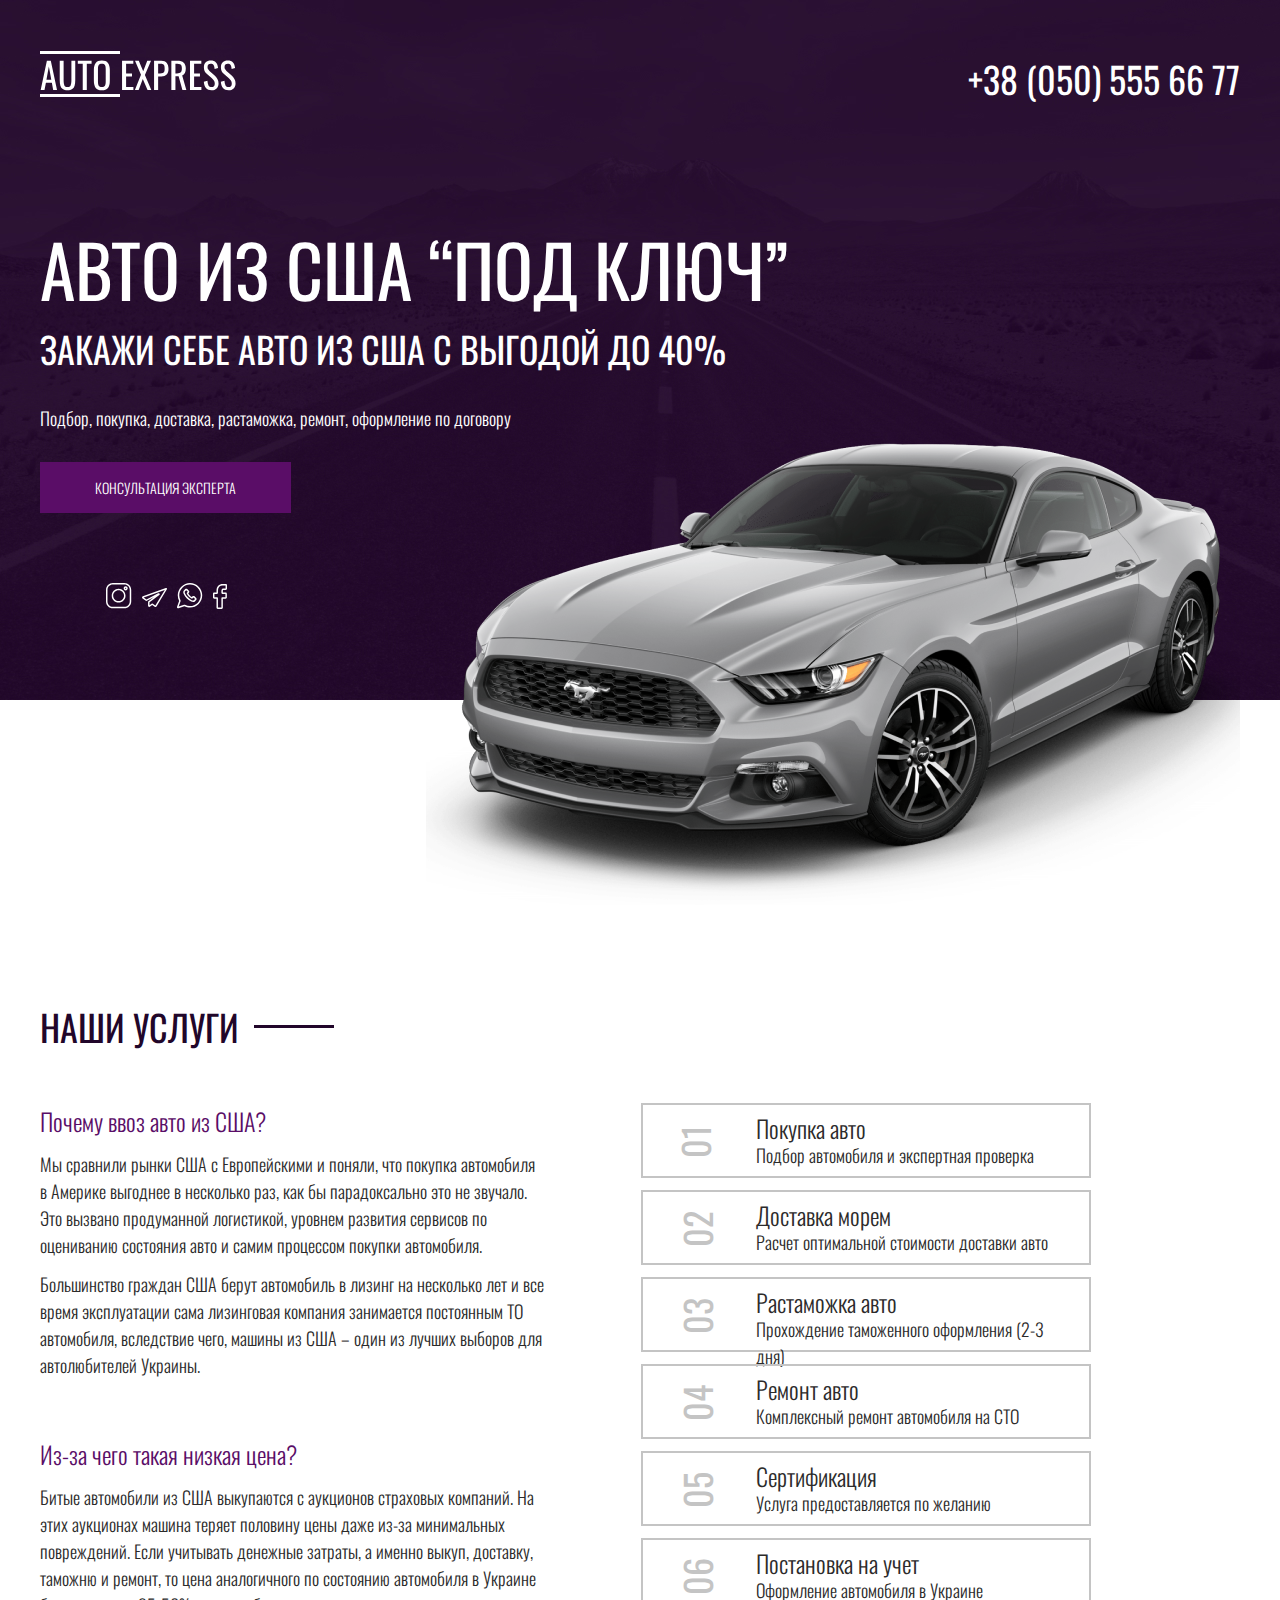
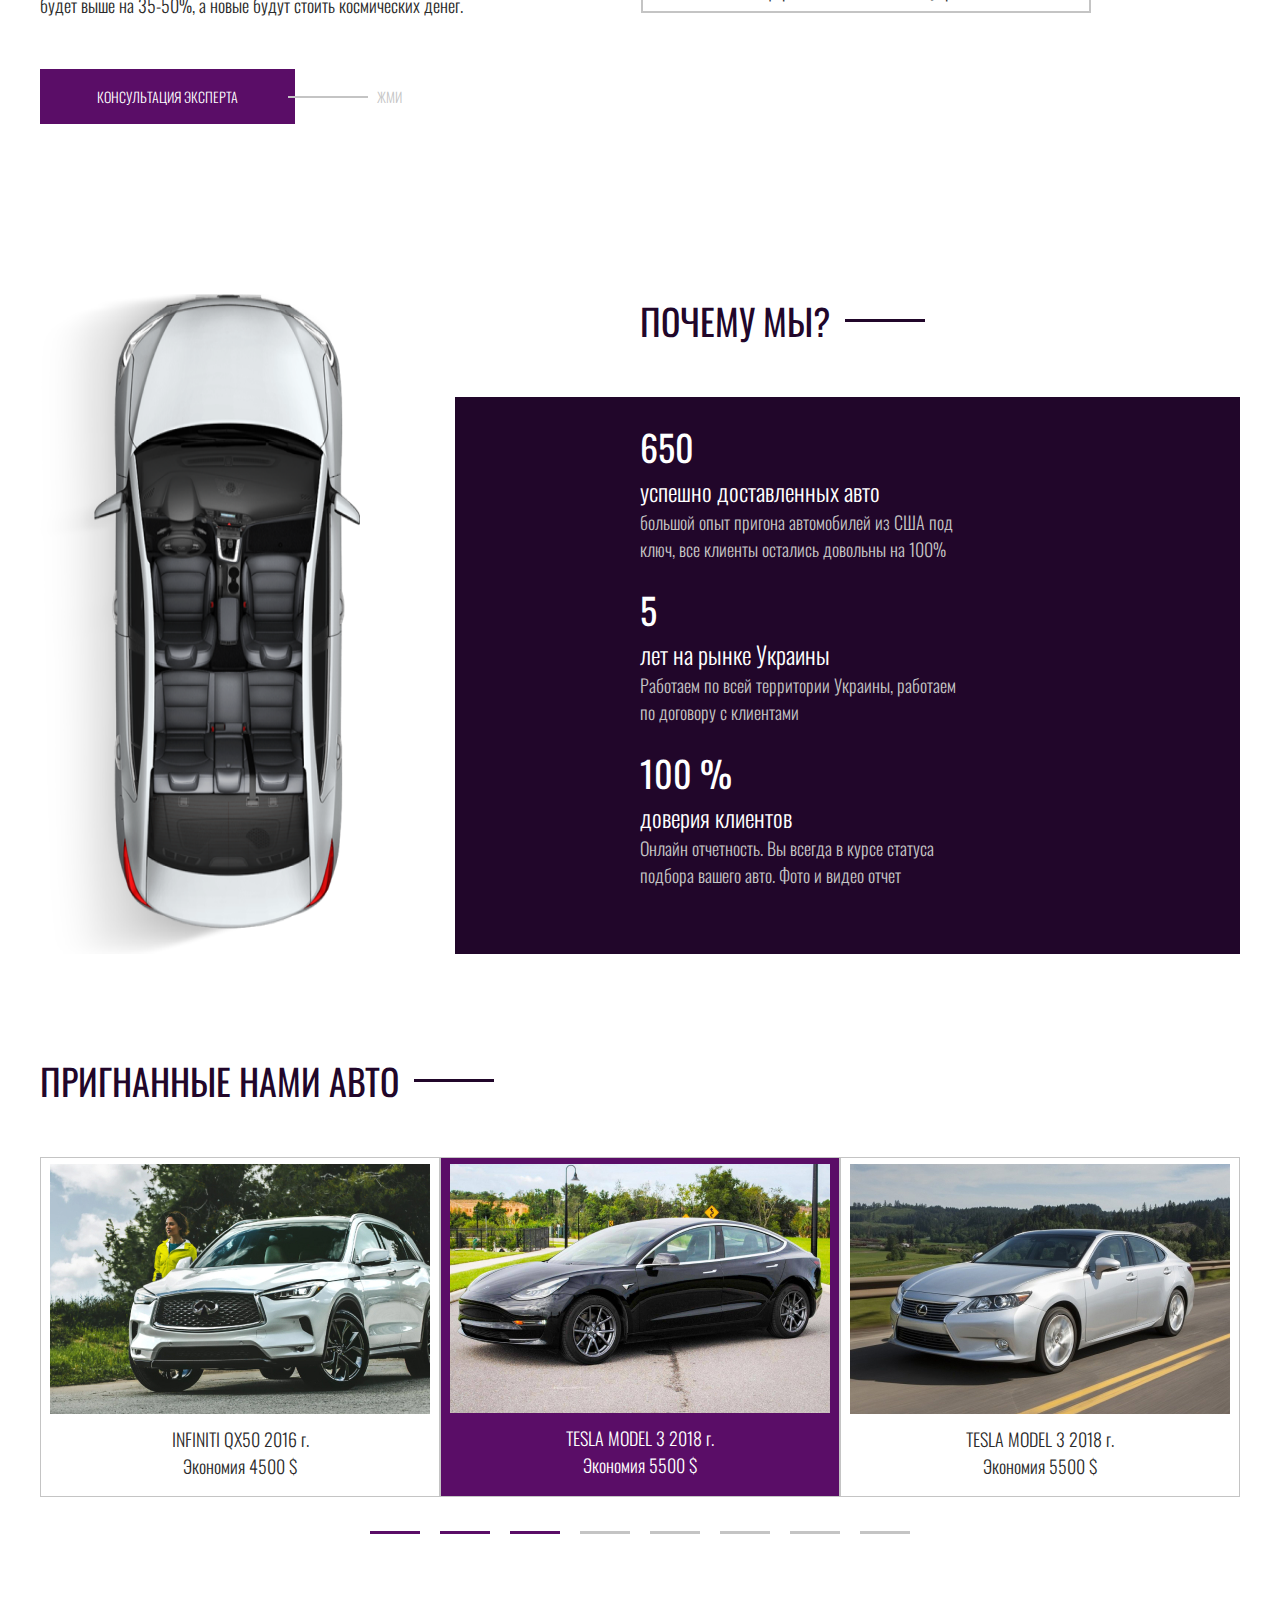
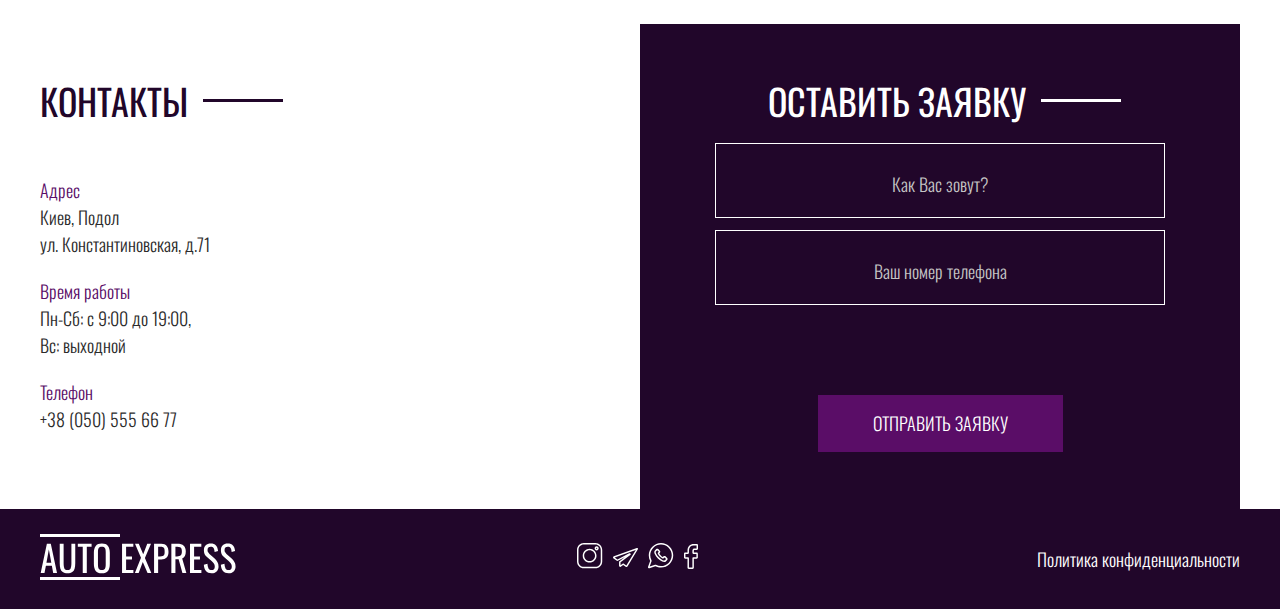
==== commit 699ffcc9: "docs: edited responsive footer" ====
--- a/auto-usa/index.html
+++ b/auto-usa/index.html
@@ -247,7 +247,7 @@
             </div>
         </section>
     </main>
-    <!-- <footer class="footer">
+    <footer class="footer">
         <div class="container">
             <div class="footer__inner">
                 <a class="logo" href="#">
@@ -273,7 +273,7 @@
 
             </div>
         </div>
-    </footer> -->
+    </footer>
 </body>
 
 </html>--- a/auto-usa/css/style.css
+++ b/auto-usa/css/style.css
@@ -799,6 +799,17 @@
         .contacts__input {
             width: 90%;
         }
+
+        .footer {
+            background-color: transparent;
+        }
+
+        .footer__inner {
+            background-color: #21062A;
+            justify-content: center;
+            gap: 15px;
+            flex-wrap: wrap;
+        }
     }
     /* ----------------------------- */
     @media (max-width: 520px) {
